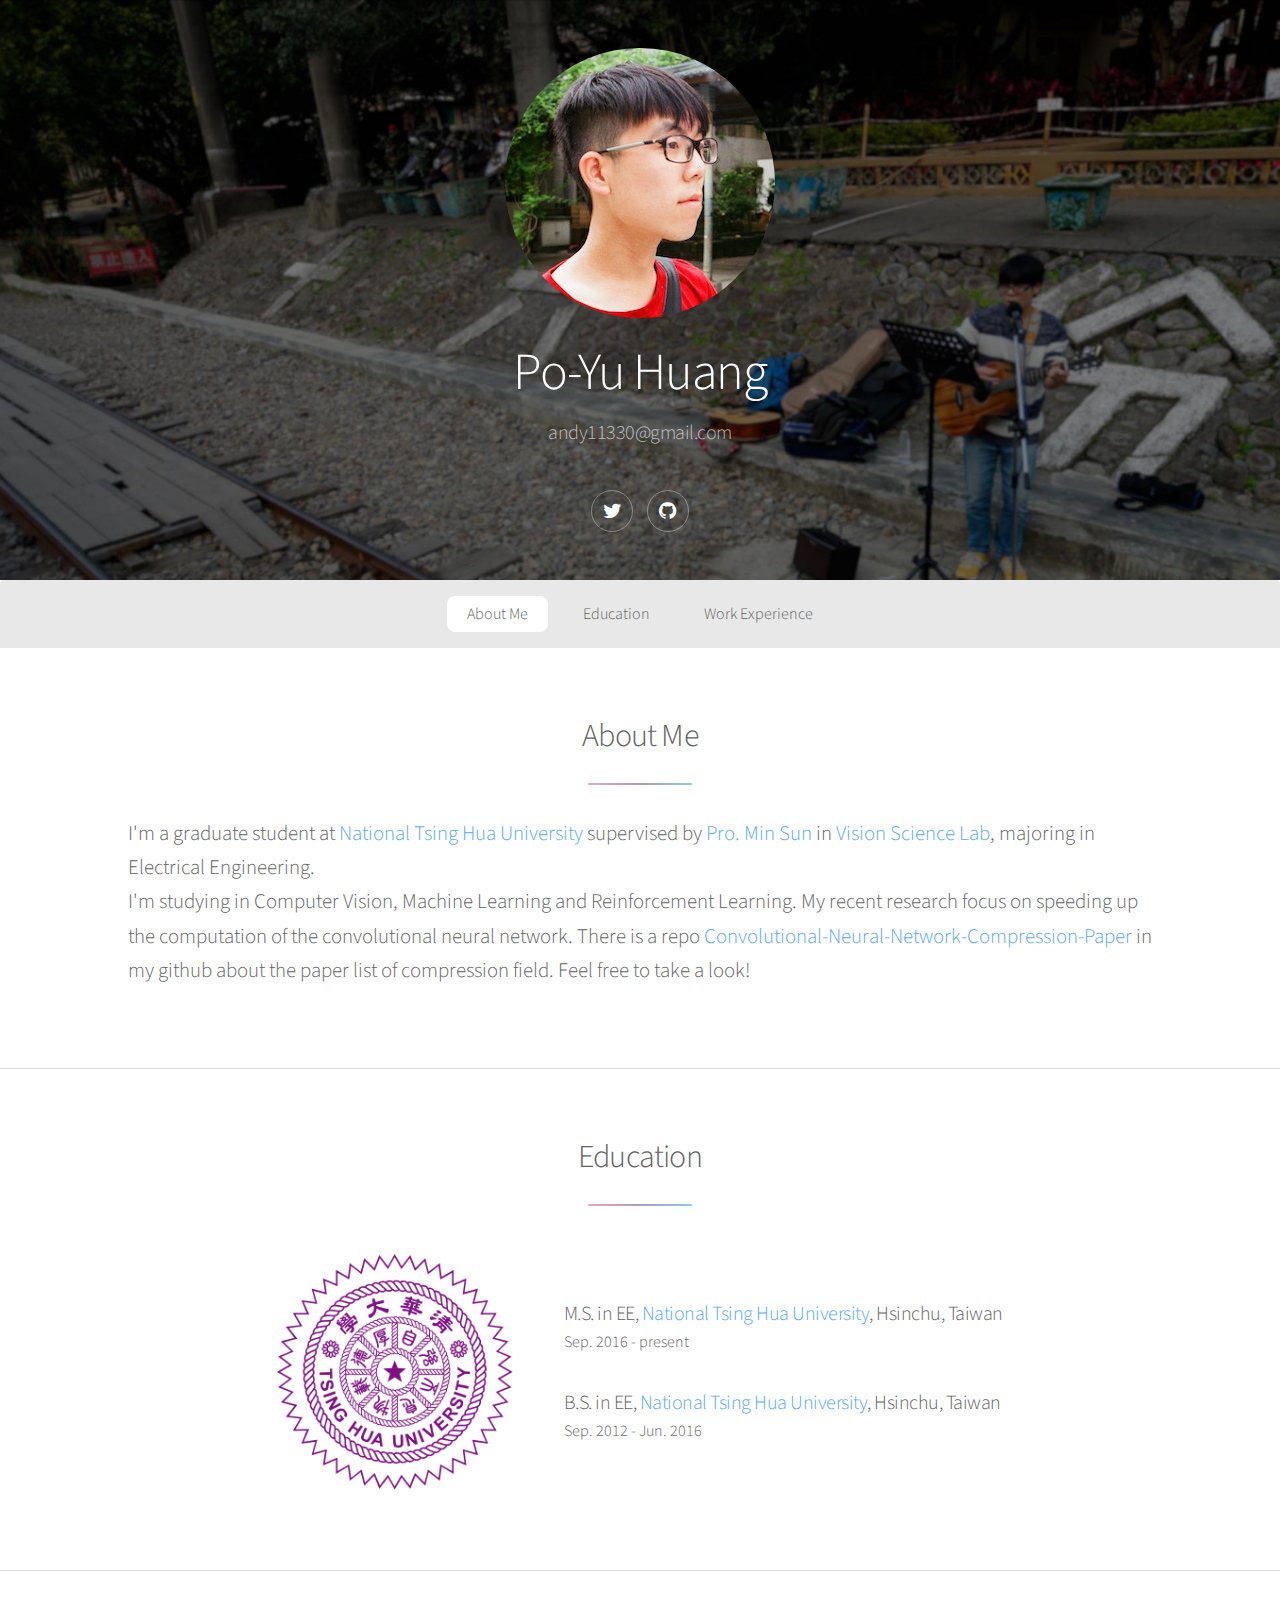
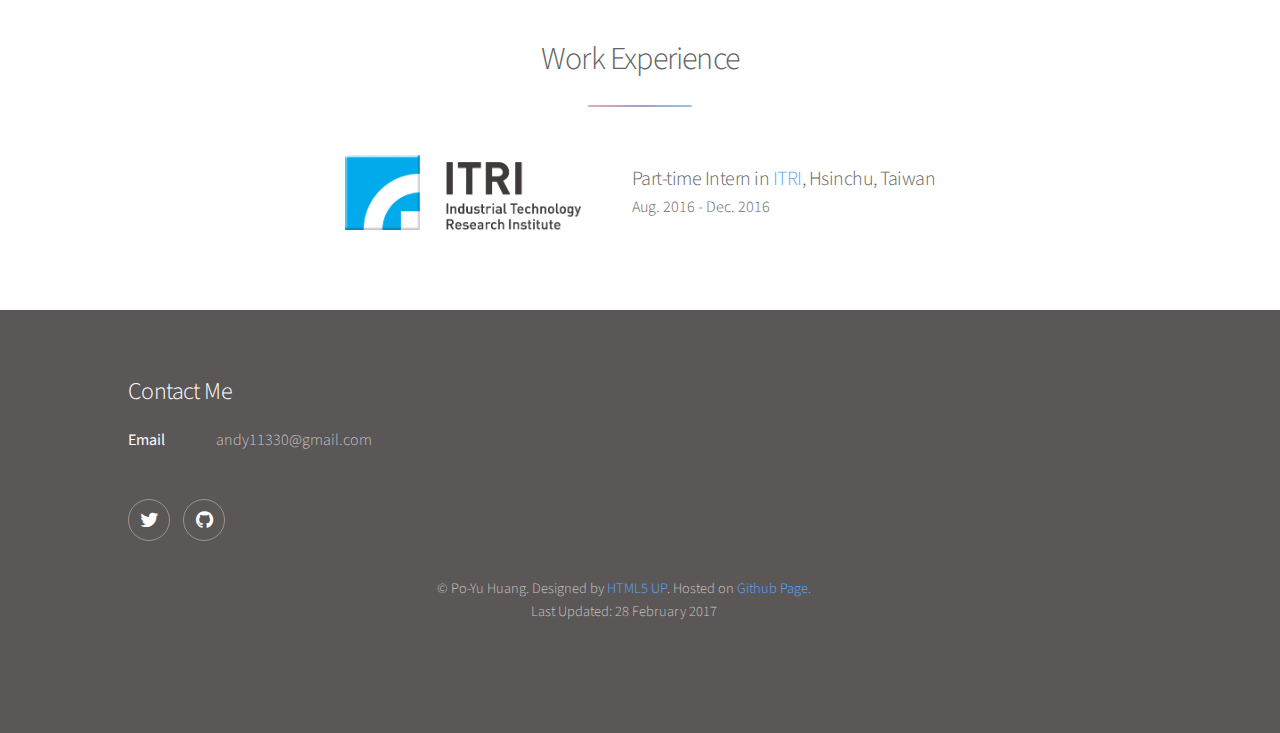
==== index.html @ 457c6b4b "first commit" ====
<!DOCTYPE HTML>
<!--
	Stellar by HTML5 UP
	html5up.net | @ajlkn
	Free for personal and commercial use under the CCA 3.0 license (html5up.net/license)
-->
<html>
	<head>
		<title>Po-Yu Huang</title>
		<meta charset="utf-8" />
		<meta name="viewport" content="width=device-width, initial-scale=1" />
		<!--[if lte IE 8]><script src="assets/js/ie/html5shiv.js"></script><![endif]-->
		<link rel="stylesheet" href="assets/css/main.css" />
		<!--[if lte IE 9]><link rel="stylesheet" href="assets/css/ie9.css" /><![endif]-->
		<!--[if lte IE 8]><link rel="stylesheet" href="assets/css/ie8.css" /><![endif]-->
	</head>
	<body>

		<!-- Wrapper -->
			<div id="wrapper">

				<!-- Header -->
					<header id="header" class="alt">
						<span class="logo"><img src="images/myphoto.jpg" alt="" /></span>
						<h1>Po-Yu Huang</h1>
						<p>andy11330@gmail.com<br /></p>
						<ul class="icons">
							<li><a href="https://twitter.com/andyhaaha" class="icon fa-twitter alt"><span class="label">Twitter</span></a></li>
							<!--<li><a href="https://www.facebook.com/profile.php?id=100000701057929" class="icon fa-facebook alt"><span class="label">Facebook</span></a></li>-->
							<!--
							<li><a href="https://www.linkedin.com/in/wan-ting-hsu-50803912a" class="icon fa-linkedin alt"><span class="label">Linkedin</span></a></li>
							-->
							<li><a href="https://github.com/andyhahaha" class="icon fa-github alt"><span class="label">GitHub</span></a></li>
						</ul>
					</header>

				<!-- Nav -->
					<nav id="nav">
						<ul>
							<li><a href="#intro" class="active">About Me</a></li>
							<!--<li><a href="#publication">Publication</a></li>-->
							<li><a href="#first">Education</a></li>
							<li><a href="#second">Work Experience</a></li>
						</ul>
					</nav>

				<!-- Main -->
					<div id="main">

						<!-- Introduction -->
							<section id="intro" class="main special">
								<div class="content">
									<header class="major">
										<h2>About Me</h2>
										<p class='align-left'>
											I'm a graduate student at <a href="http://nthu-en.web.nthu.edu.tw">National Tsing Hua University</a> supervised by <a href="http://aliensunmin.github.io/">Pro. Min Sun</a> in <a href="http://aliensunmin.github.io/lab/info.html">Vision Science Lab</a>, majoring in Electrical Engineering.</br>
											I'm studying in Computer Vision, Machine Learning and Reinforcement Learning. My recent research focus on speeding up the computation of the convolutional neural network. There is a repo <a href="https://github.com/andyhahaha/Convolutional-Neural-Network-Compression-Survey">Convolutional-Neural-Network-Compression-Paper</a> in my github about the paper list of compression field. Feel free to take a look! 
										</p>
									</header>
								</div>
							</section>

						<!-- project -->
						<!--
							<section id="publication" class="main special">
								<header class="major">
									<h2>Publication</h2>
								</header>
								<ul class="features">
									<li id="NTHU_logo">
										<a href="https://drive.google.com/file/d/0B8EcGMvvvDXANkJvbGNPMGFMbkk/view"><img src="images/paper1.png" alt="" /></a>
									</li>
									<li>
										<h3 class='align-left'><a href="https://drive.google.com/file/d/0B8EcGMvvvDXANkJvbGNPMGFMbkk/view">Video Captioning via Sentence Augmentation and Spatio-Temporal Attention</a></h3>
										<p class='align-left'>
											Tseng-Hung Chen, Kuo-Hao Zeng, Wan-Ting Hsu, Min Sun </br>
											Asian Conference on Computer Vision (ACCV) 2016 - Workshop on Assistive Vision <a href="https://drive.google.com/file/d/0B8EcGMvvvDXANkJvbGNPMGFMbkk/view">[PDF]</a>
										</p>
									</li>
								</ul>
							</section>
						-->
						<!-- First Section -->
							<section id="first" class="main special">
								<header class="major">
									<h2>Education</h2>
								</header>
								<ul class="features">
									<li id="NTHU_logo">
										<img src="images/NTHU_small.png" alt="" />
									</li>
									<li>
										<h3 class='align-left'>M.S. in EE, <a href="http://nthu-en.web.nthu.edu.tw">National Tsing Hua University</a>, Hsinchu, Taiwan</h3>
										<p class='align-left'>Sep. 2016 - present</p>
										<h3 class='align-left'>B.S. in EE, <a href="http://nthu-en.web.nthu.edu.tw">National Tsing Hua University</a>, Hsinchu, Taiwan</h3>
										<p class='align-left'>Sep. 2012 - Jun. 2016</p>
									</li>
								</ul>
							</section>

						<!-- Second Section -->
							<section id="second" class="main special">
								<header class="major">
									<h2>Work Experience</h2>
								</header>
								<ul class="features">
									<li id="NTHU_logo">
										<img src="images/ITRI.jpg" alt="" />
									</li>
									<li>
										<h3 class='align-left'>Part-time Intern in <a href="https://www.itri.org.tw/eng/">ITRI</a>,  Hsinchu,  Taiwan</h3>
										<p class='align-left'>Aug. 2016 - Dec. 2016</p>
									</li>
								</ul>
							</section>

					</div>

				<!-- Footer -->
					<footer id="footer">
						<!--<section>
							<h2></h2>
							<p></p>
						</section>-->
						<section>
							<h2>Contact Me</h2>
							<dl class="alt">
								<dt>Email</dt>
								<dd><a href="#">andy11330@gmail.com</a></dd>
							</dl>
							<ul class="icons">
								<li><a href="https://twitter.com/andyhaaha" class="icon fa-twitter alt"><span class="label">Twitter</span></a></li>
								<!--<li><a href="https://www.facebook.com/profile.php?id=100000701057929" class="icon fa-facebook alt"><span class="label">Facebook</span></a></li>-->
								<!--
								<li><a href="https://www.linkedin.com/in/wan-ting-hsu-50803912a" class="icon fa-linkedin alt"><span class="label">Linkedin</span></a></li>
								-->
								<!--<li><a href="#" class="icon fa-instagram alt"><span class="label">Instagram</span></a></li>-->
								<li><a href="https://github.com/andyhahaha" class="icon fa-github alt"><span class="label">GitHub</span></a></li>
								<!--<li><a href="#" class="icon fa-dribbble alt"><span class="label">Dribbble</span></a></li>-->
							</ul>
						</section>
						<p class="copyright">
							&copy; Po-Yu Huang. Designed by <a href="https://html5up.net">HTML5 UP</a>. Hosted on <a href="https://pages.github.com/">Github Page.</a></br>
							Last Updated: 28 February 2017
						</p>
					</footer>

			</div>

		<!-- Scripts -->
			<script src="assets/js/jquery.min.js"></script>
			<script src="assets/js/jquery.scrollex.min.js"></script>
			<script src="assets/js/jquery.scrolly.min.js"></script>
			<script src="assets/js/skel.min.js"></script>
			<script src="assets/js/util.js"></script>
			<!--[if lte IE 8]><script src="assets/js/ie/respond.min.js"></script><![endif]-->
			<script src="assets/js/main.js"></script>

	</body>
</html>
---- assets/css/main.css ----
@import url(font-awesome.min.css);
@import "https://fonts.googleapis.com/css?family=Source+Sans+Pro:300,400";

/*
	Stellar by HTML5 UP
	html5up.net | @ajlkn
	Free for personal and commercial use under the CCA 3.0 license (html5up.net/license)
*/

/* Reset */

	html, body, div, span, applet, object, iframe, h1, h2, h3, h4, h5, h6, p, blockquote, pre, a, abbr, acronym, address, big, cite, code, del, dfn, em, img, ins, kbd, q, s, samp, small, strike, strong, sub, sup, tt, var, b, u, i, center, dl, dt, dd, ol, ul, li, fieldset, form, label, legend, table, caption, tbody, tfoot, thead, tr, th, td, article, aside, canvas, details, embed, figure, figcaption, footer, header, hgroup, menu, nav, output, ruby, section, summary, time, mark, audio, video {
		margin: 0;
		padding: 0;
		border: 0;
		font-size: 100%;
		font: inherit;
		vertical-align: baseline;
	}

	article, aside, details, figcaption, figure, footer, header, hgroup, menu, nav, section {
		display: block;
	}

	body {
		line-height: 1;
	}

	ol, ul {
		list-style: none;
	}

	blockquote, q {
		quotes: none;
	}

	blockquote:before, blockquote:after, q:before, q:after {
		content: '';
		content: none;
	}

	table {
		border-collapse: collapse;
		border-spacing: 0;
	}

	body {
		-webkit-text-size-adjust: none;
	}

/* Box Model */

	*, *:before, *:after {
		-moz-box-sizing: border-box;
		-webkit-box-sizing: border-box;
		box-sizing: border-box;
	}

/* Grid */

	.row {
		border-bottom: solid 1px transparent;
		-moz-box-sizing: border-box;
		-webkit-box-sizing: border-box;
		box-sizing: border-box;
	}

	.row > * {
		float: left;
		-moz-box-sizing: border-box;
		-webkit-box-sizing: border-box;
		box-sizing: border-box;
	}

	.row:after, .row:before {
		content: '';
		display: block;
		clear: both;
		height: 0;
	}

	.row.uniform > * > :first-child {
		margin-top: 0;
	}

	.row.uniform > * > :last-child {
		margin-bottom: 0;
	}

	.row.\30 \25 > * {
		padding: 0 0 0 0em;
	}

	.row.\30 \25 {
		margin: 0 0 -1px 0em;
	}

	.row.uniform.\30 \25 > * {
		padding: 0em 0 0 0em;
	}

	.row.uniform.\30 \25 {
		margin: 0em 0 -1px 0em;
	}

	.row > * {
		padding: 0 0 0 1.5em;
	}

	.row {
		margin: 0 0 -1px -1.5em;
	}

	.row.uniform > * {
		padding: 1.5em 0 0 1.5em;
	}

	.row.uniform {
		margin: -1.5em 0 -1px -1.5em;
	}

	.row.\32 00\25 > * {
		padding: 0 0 0 3em;
	}

	.row.\32 00\25 {
		margin: 0 0 -1px -3em;
	}

	.row.uniform.\32 00\25 > * {
		padding: 3em 0 0 3em;
	}

	.row.uniform.\32 00\25 {
		margin: -3em 0 -1px -3em;
	}

	.row.\31 50\25 > * {
		padding: 0 0 0 2.25em;
	}

	.row.\31 50\25 {
		margin: 0 0 -1px -2.25em;
	}

	.row.uniform.\31 50\25 > * {
		padding: 2.25em 0 0 2.25em;
	}

	.row.uniform.\31 50\25 {
		margin: -2.25em 0 -1px -2.25em;
	}

	.row.\35 0\25 > * {
		padding: 0 0 0 0.75em;
	}

	.row.\35 0\25 {
		margin: 0 0 -1px -0.75em;
	}

	.row.uniform.\35 0\25 > * {
		padding: 0.75em 0 0 0.75em;
	}

	.row.uniform.\35 0\25 {
		margin: -0.75em 0 -1px -0.75em;
	}

	.row.\32 5\25 > * {
		padding: 0 0 0 0.375em;
	}

	.row.\32 5\25 {
		margin: 0 0 -1px -0.375em;
	}

	.row.uniform.\32 5\25 > * {
		padding: 0.375em 0 0 0.375em;
	}

	.row.uniform.\32 5\25 {
		margin: -0.375em 0 -1px -0.375em;
	}

	.\31 2u, .\31 2u\24 {
		width: 100%;
		clear: none;
		margin-left: 0;
	}

	.\31 1u, .\31 1u\24 {
		width: 91.6666666667%;
		clear: none;
		margin-left: 0;
	}

	.\31 0u, .\31 0u\24 {
		width: 83.3333333333%;
		clear: none;
		margin-left: 0;
	}

	.\39 u, .\39 u\24 {
		width: 75%;
		clear: none;
		margin-left: 0;
	}

	.\38 u, .\38 u\24 {
		width: 66.6666666667%;
		clear: none;
		margin-left: 0;
	}

	.\37 u, .\37 u\24 {
		width: 58.3333333333%;
		clear: none;
		margin-left: 0;
	}

	.\36 u, .\36 u\24 {
		width: 50%;
		clear: none;
		margin-left: 0;
	}

	.\35 u, .\35 u\24 {
		width: 41.6666666667%;
		clear: none;
		margin-left: 0;
	}

	.\34 u, .\34 u\24 {
		width: 33.3333333333%;
		clear: none;
		margin-left: 0;
	}

	.\33 u, .\33 u\24 {
		width: 25%;
		clear: none;
		margin-left: 0;
	}

	.\32 u, .\32 u\24 {
		width: 16.6666666667%;
		clear: none;
		margin-left: 0;
	}

	.\31 u, .\31 u\24 {
		width: 8.3333333333%;
		clear: none;
		margin-left: 0;
	}

	.\31 2u\24 + *,
	.\31 1u\24 + *,
	.\31 0u\24 + *,
	.\39 u\24 + *,
	.\38 u\24 + *,
	.\37 u\24 + *,
	.\36 u\24 + *,
	.\35 u\24 + *,
	.\34 u\24 + *,
	.\33 u\24 + *,
	.\32 u\24 + *,
	.\31 u\24 + * {
		clear: left;
	}

	.\-11u {
		margin-left: 91.66667%;
	}

	.\-10u {
		margin-left: 83.33333%;
	}

	.\-9u {
		margin-left: 75%;
	}

	.\-8u {
		margin-left: 66.66667%;
	}

	.\-7u {
		margin-left: 58.33333%;
	}

	.\-6u {
		margin-left: 50%;
	}

	.\-5u {
		margin-left: 41.66667%;
	}

	.\-4u {
		margin-left: 33.33333%;
	}

	.\-3u {
		margin-left: 25%;
	}

	.\-2u {
		margin-left: 16.66667%;
	}

	.\-1u {
		margin-left: 8.33333%;
	}

	@media screen and (max-width: 1680px) {

		.row > * {
			padding: 0 0 0 1.5em;
		}

		.row {
			margin: 0 0 -1px -1.5em;
		}

		.row.uniform > * {
			padding: 1.5em 0 0 1.5em;
		}

		.row.uniform {
			margin: -1.5em 0 -1px -1.5em;
		}

		.row.\32 00\25 > * {
			padding: 0 0 0 3em;
		}

		.row.\32 00\25 {
			margin: 0 0 -1px -3em;
		}

		.row.uniform.\32 00\25 > * {
			padding: 3em 0 0 3em;
		}

		.row.uniform.\32 00\25 {
			margin: -3em 0 -1px -3em;
		}

		.row.\31 50\25 > * {
			padding: 0 0 0 2.25em;
		}

		.row.\31 50\25 {
			margin: 0 0 -1px -2.25em;
		}

		.row.uniform.\31 50\25 > * {
			padding: 2.25em 0 0 2.25em;
		}

		.row.uniform.\31 50\25 {
			margin: -2.25em 0 -1px -2.25em;
		}

		.row.\35 0\25 > * {
			padding: 0 0 0 0.75em;
		}

		.row.\35 0\25 {
			margin: 0 0 -1px -0.75em;
		}

		.row.uniform.\35 0\25 > * {
			padding: 0.75em 0 0 0.75em;
		}

		.row.uniform.\35 0\25 {
			margin: -0.75em 0 -1px -0.75em;
		}

		.row.\32 5\25 > * {
			padding: 0 0 0 0.375em;
		}

		.row.\32 5\25 {
			margin: 0 0 -1px -0.375em;
		}

		.row.uniform.\32 5\25 > * {
			padding: 0.375em 0 0 0.375em;
		}

		.row.uniform.\32 5\25 {
			margin: -0.375em 0 -1px -0.375em;
		}

		.\31 2u\28xlarge\29, .\31 2u\24\28xlarge\29 {
			width: 100%;
			clear: none;
			margin-left: 0;
		}

		.\31 1u\28xlarge\29, .\31 1u\24\28xlarge\29 {
			width: 91.6666666667%;
			clear: none;
			margin-left: 0;
		}

		.\31 0u\28xlarge\29, .\31 0u\24\28xlarge\29 {
			width: 83.3333333333%;
			clear: none;
			margin-left: 0;
		}

		.\39 u\28xlarge\29, .\39 u\24\28xlarge\29 {
			width: 75%;
			clear: none;
			margin-left: 0;
		}

		.\38 u\28xlarge\29, .\38 u\24\28xlarge\29 {
			width: 66.6666666667%;
			clear: none;
			margin-left: 0;
		}

		.\37 u\28xlarge\29, .\37 u\24\28xlarge\29 {
			width: 58.3333333333%;
			clear: none;
			margin-left: 0;
		}

		.\36 u\28xlarge\29, .\36 u\24\28xlarge\29 {
			width: 50%;
			clear: none;
			margin-left: 0;
		}

		.\35 u\28xlarge\29, .\35 u\24\28xlarge\29 {
			width: 41.6666666667%;
			clear: none;
			margin-left: 0;
		}

		.\34 u\28xlarge\29, .\34 u\24\28xlarge\29 {
			width: 33.3333333333%;
			clear: none;
			margin-left: 0;
		}

		.\33 u\28xlarge\29, .\33 u\24\28xlarge\29 {
			width: 25%;
			clear: none;
			margin-left: 0;
		}

		.\32 u\28xlarge\29, .\32 u\24\28xlarge\29 {
			width: 16.6666666667%;
			clear: none;
			margin-left: 0;
		}

		.\31 u\28xlarge\29, .\31 u\24\28xlarge\29 {
			width: 8.3333333333%;
			clear: none;
			margin-left: 0;
		}

		.\31 2u\24\28xlarge\29 + *,
		.\31 1u\24\28xlarge\29 + *,
		.\31 0u\24\28xlarge\29 + *,
		.\39 u\24\28xlarge\29 + *,
		.\38 u\24\28xlarge\29 + *,
		.\37 u\24\28xlarge\29 + *,
		.\36 u\24\28xlarge\29 + *,
		.\35 u\24\28xlarge\29 + *,
		.\34 u\24\28xlarge\29 + *,
		.\33 u\24\28xlarge\29 + *,
		.\32 u\24\28xlarge\29 + *,
		.\31 u\24\28xlarge\29 + * {
			clear: left;
		}

		.\-11u\28xlarge\29 {
			margin-left: 91.66667%;
		}

		.\-10u\28xlarge\29 {
			margin-left: 83.33333%;
		}

		.\-9u\28xlarge\29 {
			margin-left: 75%;
		}

		.\-8u\28xlarge\29 {
			margin-left: 66.66667%;
		}

		.\-7u\28xlarge\29 {
			margin-left: 58.33333%;
		}

		.\-6u\28xlarge\29 {
			margin-left: 50%;
		}

		.\-5u\28xlarge\29 {
			margin-left: 41.66667%;
		}

		.\-4u\28xlarge\29 {
			margin-left: 33.33333%;
		}

		.\-3u\28xlarge\29 {
			margin-left: 25%;
		}

		.\-2u\28xlarge\29 {
			margin-left: 16.66667%;
		}

		.\-1u\28xlarge\29 {
			margin-left: 8.33333%;
		}

	}

	@media screen and (max-width: 1280px) {

		.row > * {
			padding: 0 0 0 1.5em;
		}

		.row {
			margin: 0 0 -1px -1.5em;
		}

		.row.uniform > * {
			padding: 1.5em 0 0 1.5em;
		}

		.row.uniform {
			margin: -1.5em 0 -1px -1.5em;
		}

		.row.\32 00\25 > * {
			padding: 0 0 0 3em;
		}

		.row.\32 00\25 {
			margin: 0 0 -1px -3em;
		}

		.row.uniform.\32 00\25 > * {
			padding: 3em 0 0 3em;
		}

		.row.uniform.\32 00\25 {
			margin: -3em 0 -1px -3em;
		}

		.row.\31 50\25 > * {
			padding: 0 0 0 2.25em;
		}

		.row.\31 50\25 {
			margin: 0 0 -1px -2.25em;
		}

		.row.uniform.\31 50\25 > * {
			padding: 2.25em 0 0 2.25em;
		}

		.row.uniform.\31 50\25 {
			margin: -2.25em 0 -1px -2.25em;
		}

		.row.\35 0\25 > * {
			padding: 0 0 0 0.75em;
		}

		.row.\35 0\25 {
			margin: 0 0 -1px -0.75em;
		}

		.row.uniform.\35 0\25 > * {
			padding: 0.75em 0 0 0.75em;
		}

		.row.uniform.\35 0\25 {
			margin: -0.75em 0 -1px -0.75em;
		}

		.row.\32 5\25 > * {
			padding: 0 0 0 0.375em;
		}

		.row.\32 5\25 {
			margin: 0 0 -1px -0.375em;
		}

		.row.uniform.\32 5\25 > * {
			padding: 0.375em 0 0 0.375em;
		}

		.row.uniform.\32 5\25 {
			margin: -0.375em 0 -1px -0.375em;
		}

		.\31 2u\28large\29, .\31 2u\24\28large\29 {
			width: 100%;
			clear: none;
			margin-left: 0;
		}

		.\31 1u\28large\29, .\31 1u\24\28large\29 {
			width: 91.6666666667%;
			clear: none;
			margin-left: 0;
		}

		.\31 0u\28large\29, .\31 0u\24\28large\29 {
			width: 83.3333333333%;
			clear: none;
			margin-left: 0;
		}

		.\39 u\28large\29, .\39 u\24\28large\29 {
			width: 75%;
			clear: none;
			margin-left: 0;
		}

		.\38 u\28large\29, .\38 u\24\28large\29 {
			width: 66.6666666667%;
			clear: none;
			margin-left: 0;
		}

		.\37 u\28large\29, .\37 u\24\28large\29 {
			width: 58.3333333333%;
			clear: none;
			margin-left: 0;
		}

		.\36 u\28large\29, .\36 u\24\28large\29 {
			width: 50%;
			clear: none;
			margin-left: 0;
		}

		.\35 u\28large\29, .\35 u\24\28large\29 {
			width: 41.6666666667%;
			clear: none;
			margin-left: 0;
		}

		.\34 u\28large\29, .\34 u\24\28large\29 {
			width: 33.3333333333%;
			clear: none;
			margin-left: 0;
		}

		.\33 u\28large\29, .\33 u\24\28large\29 {
			width: 25%;
			clear: none;
			margin-left: 0;
		}

		.\32 u\28large\29, .\32 u\24\28large\29 {
			width: 16.6666666667%;
			clear: none;
			margin-left: 0;
		}

		.\31 u\28large\29, .\31 u\24\28large\29 {
			width: 8.3333333333%;
			clear: none;
			margin-left: 0;
		}

		.\31 2u\24\28large\29 + *,
		.\31 1u\24\28large\29 + *,
		.\31 0u\24\28large\29 + *,
		.\39 u\24\28large\29 + *,
		.\38 u\24\28large\29 + *,
		.\37 u\24\28large\29 + *,
		.\36 u\24\28large\29 + *,
		.\35 u\24\28large\29 + *,
		.\34 u\24\28large\29 + *,
		.\33 u\24\28large\29 + *,
		.\32 u\24\28large\29 + *,
		.\31 u\24\28large\29 + * {
			clear: left;
		}

		.\-11u\28large\29 {
			margin-left: 91.66667%;
		}

		.\-10u\28large\29 {
			margin-left: 83.33333%;
		}

		.\-9u\28large\29 {
			margin-left: 75%;
		}

		.\-8u\28large\29 {
			margin-left: 66.66667%;
		}

		.\-7u\28large\29 {
			margin-left: 58.33333%;
		}

		.\-6u\28large\29 {
			margin-left: 50%;
		}

		.\-5u\28large\29 {
			margin-left: 41.66667%;
		}

		.\-4u\28large\29 {
			margin-left: 33.33333%;
		}

		.\-3u\28large\29 {
			margin-left: 25%;
		}

		.\-2u\28large\29 {
			margin-left: 16.66667%;
		}

		.\-1u\28large\29 {
			margin-left: 8.33333%;
		}

	}

	@media screen and (max-width: 980px) {

		.row > * {
			padding: 0 0 0 1.5em;
		}

		.row {
			margin: 0 0 -1px -1.5em;
		}

		.row.uniform > * {
			padding: 1.5em 0 0 1.5em;
		}

		.row.uniform {
			margin: -1.5em 0 -1px -1.5em;
		}

		.row.\32 00\25 > * {
			padding: 0 0 0 3em;
		}

		.row.\32 00\25 {
			margin: 0 0 -1px -3em;
		}

		.row.uniform.\32 00\25 > * {
			padding: 3em 0 0 3em;
		}

		.row.uniform.\32 00\25 {
			margin: -3em 0 -1px -3em;
		}

		.row.\31 50\25 > * {
			padding: 0 0 0 2.25em;
		}

		.row.\31 50\25 {
			margin: 0 0 -1px -2.25em;
		}

		.row.uniform.\31 50\25 > * {
			padding: 2.25em 0 0 2.25em;
		}

		.row.uniform.\31 50\25 {
			margin: -2.25em 0 -1px -2.25em;
		}

		.row.\35 0\25 > * {
			padding: 0 0 0 0.75em;
		}

		.row.\35 0\25 {
			margin: 0 0 -1px -0.75em;
		}

		.row.uniform.\35 0\25 > * {
			padding: 0.75em 0 0 0.75em;
		}

		.row.uniform.\35 0\25 {
			margin: -0.75em 0 -1px -0.75em;
		}

		.row.\32 5\25 > * {
			padding: 0 0 0 0.375em;
		}

		.row.\32 5\25 {
			margin: 0 0 -1px -0.375em;
		}

		.row.uniform.\32 5\25 > * {
			padding: 0.375em 0 0 0.375em;
		}

		.row.uniform.\32 5\25 {
			margin: -0.375em 0 -1px -0.375em;
		}

		.\31 2u\28medium\29, .\31 2u\24\28medium\29 {
			width: 100%;
			clear: none;
			margin-left: 0;
		}

		.\31 1u\28medium\29, .\31 1u\24\28medium\29 {
			width: 91.6666666667%;
			clear: none;
			margin-left: 0;
		}

		.\31 0u\28medium\29, .\31 0u\24\28medium\29 {
			width: 83.3333333333%;
			clear: none;
			margin-left: 0;
		}

		.\39 u\28medium\29, .\39 u\24\28medium\29 {
			width: 75%;
			clear: none;
			margin-left: 0;
		}

		.\38 u\28medium\29, .\38 u\24\28medium\29 {
			width: 66.6666666667%;
			clear: none;
			margin-left: 0;
		}

		.\37 u\28medium\29, .\37 u\24\28medium\29 {
			width: 58.3333333333%;
			clear: none;
			margin-left: 0;
		}

		.\36 u\28medium\29, .\36 u\24\28medium\29 {
			width: 50%;
			clear: none;
			margin-left: 0;
		}

		.\35 u\28medium\29, .\35 u\24\28medium\29 {
			width: 41.6666666667%;
			clear: none;
			margin-left: 0;
		}

		.\34 u\28medium\29, .\34 u\24\28medium\29 {
			width: 33.3333333333%;
			clear: none;
			margin-left: 0;
		}

		.\33 u\28medium\29, .\33 u\24\28medium\29 {
			width: 25%;
			clear: none;
			margin-left: 0;
		}

		.\32 u\28medium\29, .\32 u\24\28medium\29 {
			width: 16.6666666667%;
			clear: none;
			margin-left: 0;
		}

		.\31 u\28medium\29, .\31 u\24\28medium\29 {
			width: 8.3333333333%;
			clear: none;
			margin-left: 0;
		}

		.\31 2u\24\28medium\29 + *,
		.\31 1u\24\28medium\29 + *,
		.\31 0u\24\28medium\29 + *,
		.\39 u\24\28medium\29 + *,
		.\38 u\24\28medium\29 + *,
		.\37 u\24\28medium\29 + *,
		.\36 u\24\28medium\29 + *,
		.\35 u\24\28medium\29 + *,
		.\34 u\24\28medium\29 + *,
		.\33 u\24\28medium\29 + *,
		.\32 u\24\28medium\29 + *,
		.\31 u\24\28medium\29 + * {
			clear: left;
		}

		.\-11u\28medium\29 {
			margin-left: 91.66667%;
		}

		.\-10u\28medium\29 {
			margin-left: 83.33333%;
		}

		.\-9u\28medium\29 {
			margin-left: 75%;
		}

		.\-8u\28medium\29 {
			margin-left: 66.66667%;
		}

		.\-7u\28medium\29 {
			margin-left: 58.33333%;
		}

		.\-6u\28medium\29 {
			margin-left: 50%;
		}

		.\-5u\28medium\29 {
			margin-left: 41.66667%;
		}

		.\-4u\28medium\29 {
			margin-left: 33.33333%;
		}

		.\-3u\28medium\29 {
			margin-left: 25%;
		}

		.\-2u\28medium\29 {
			margin-left: 16.66667%;
		}

		.\-1u\28medium\29 {
			margin-left: 8.33333%;
		}

	}

	@media screen and (max-width: 736px) {

		.row > * {
			padding: 0 0 0 1em;
		}

		.row {
			margin: 0 0 -1px -1em;
		}

		.row.uniform > * {
			padding: 1em 0 0 1em;
		}

		.row.uniform {
			margin: -1em 0 -1px -1em;
		}

		.row.\32 00\25 > * {
			padding: 0 0 0 2em;
		}

		.row.\32 00\25 {
			margin: 0 0 -1px -2em;
		}

		.row.uniform.\32 00\25 > * {
			padding: 2em 0 0 2em;
		}

		.row.uniform.\32 00\25 {
			margin: -2em 0 -1px -2em;
		}

		.row.\31 50\25 > * {
			padding: 0 0 0 1.5em;
		}

		.row.\31 50\25 {
			margin: 0 0 -1px -1.5em;
		}

		.row.uniform.\31 50\25 > * {
			padding: 1.5em 0 0 1.5em;
		}

		.row.uniform.\31 50\25 {
			margin: -1.5em 0 -1px -1.5em;
		}

		.row.\35 0\25 > * {
			padding: 0 0 0 0.5em;
		}

		.row.\35 0\25 {
			margin: 0 0 -1px -0.5em;
		}

		.row.uniform.\35 0\25 > * {
			padding: 0.5em 0 0 0.5em;
		}

		.row.uniform.\35 0\25 {
			margin: -0.5em 0 -1px -0.5em;
		}

		.row.\32 5\25 > * {
			padding: 0 0 0 0.25em;
		}

		.row.\32 5\25 {
			margin: 0 0 -1px -0.25em;
		}

		.row.uniform.\32 5\25 > * {
			padding: 0.25em 0 0 0.25em;
		}

		.row.uniform.\32 5\25 {
			margin: -0.25em 0 -1px -0.25em;
		}

		.\31 2u\28small\29, .\31 2u\24\28small\29 {
			width: 100%;
			clear: none;
			margin-left: 0;
		}

		.\31 1u\28small\29, .\31 1u\24\28small\29 {
			width: 91.6666666667%;
			clear: none;
			margin-left: 0;
		}

		.\31 0u\28small\29, .\31 0u\24\28small\29 {
			width: 83.3333333333%;
			clear: none;
			margin-left: 0;
		}

		.\39 u\28small\29, .\39 u\24\28small\29 {
			width: 75%;
			clear: none;
			margin-left: 0;
		}

		.\38 u\28small\29, .\38 u\24\28small\29 {
			width: 66.6666666667%;
			clear: none;
			margin-left: 0;
		}

		.\37 u\28small\29, .\37 u\24\28small\29 {
			width: 58.3333333333%;
			clear: none;
			margin-left: 0;
		}

		.\36 u\28small\29, .\36 u\24\28small\29 {
			width: 50%;
			clear: none;
			margin-left: 0;
		}

		.\35 u\28small\29, .\35 u\24\28small\29 {
			width: 41.6666666667%;
			clear: none;
			margin-left: 0;
		}

		.\34 u\28small\29, .\34 u\24\28small\29 {
			width: 33.3333333333%;
			clear: none;
			margin-left: 0;
		}

		.\33 u\28small\29, .\33 u\24\28small\29 {
			width: 25%;
			clear: none;
			margin-left: 0;
		}

		.\32 u\28small\29, .\32 u\24\28small\29 {
			width: 16.6666666667%;
			clear: none;
			margin-left: 0;
		}

		.\31 u\28small\29, .\31 u\24\28small\29 {
			width: 8.3333333333%;
			clear: none;
			margin-left: 0;
		}

		.\31 2u\24\28small\29 + *,
		.\31 1u\24\28small\29 + *,
		.\31 0u\24\28small\29 + *,
		.\39 u\24\28small\29 + *,
		.\38 u\24\28small\29 + *,
		.\37 u\24\28small\29 + *,
		.\36 u\24\28small\29 + *,
		.\35 u\24\28small\29 + *,
		.\34 u\24\28small\29 + *,
		.\33 u\24\28small\29 + *,
		.\32 u\24\28small\29 + *,
		.\31 u\24\28small\29 + * {
			clear: left;
		}

		.\-11u\28small\29 {
			margin-left: 91.66667%;
		}

		.\-10u\28small\29 {
			margin-left: 83.33333%;
		}

		.\-9u\28small\29 {
			margin-left: 75%;
		}

		.\-8u\28small\29 {
			margin-left: 66.66667%;
		}

		.\-7u\28small\29 {
			margin-left: 58.33333%;
		}

		.\-6u\28small\29 {
			margin-left: 50%;
		}

		.\-5u\28small\29 {
			margin-left: 41.66667%;
		}

		.\-4u\28small\29 {
			margin-left: 33.33333%;
		}

		.\-3u\28small\29 {
			margin-left: 25%;
		}

		.\-2u\28small\29 {
			margin-left: 16.66667%;
		}

		.\-1u\28small\29 {
			margin-left: 8.33333%;
		}

	}

	@media screen and (max-width: 480px) {

		.row > * {
			padding: 0 0 0 1em;
		}

		.row {
			margin: 0 0 -1px -1em;
		}

		.row.uniform > * {
			padding: 1em 0 0 1em;
		}

		.row.uniform {
			margin: -1em 0 -1px -1em;
		}

		.row.\32 00\25 > * {
			padding: 0 0 0 2em;
		}

		.row.\32 00\25 {
			margin: 0 0 -1px -2em;
		}

		.row.uniform.\32 00\25 > * {
			padding: 2em 0 0 2em;
		}

		.row.uniform.\32 00\25 {
			margin: -2em 0 -1px -2em;
		}

		.row.\31 50\25 > * {
			padding: 0 0 0 1.5em;
		}

		.row.\31 50\25 {
			margin: 0 0 -1px -1.5em;
		}

		.row.uniform.\31 50\25 > * {
			padding: 1.5em 0 0 1.5em;
		}

		.row.uniform.\31 50\25 {
			margin: -1.5em 0 -1px -1.5em;
		}

		.row.\35 0\25 > * {
			padding: 0 0 0 0.5em;
		}

		.row.\35 0\25 {
			margin: 0 0 -1px -0.5em;
		}

		.row.uniform.\35 0\25 > * {
			padding: 0.5em 0 0 0.5em;
		}

		.row.uniform.\35 0\25 {
			margin: -0.5em 0 -1px -0.5em;
		}

		.row.\32 5\25 > * {
			padding: 0 0 0 0.25em;
		}

		.row.\32 5\25 {
			margin: 0 0 -1px -0.25em;
		}

		.row.uniform.\32 5\25 > * {
			padding: 0.25em 0 0 0.25em;
		}

		.row.uniform.\32 5\25 {
			margin: -0.25em 0 -1px -0.25em;
		}

		.\31 2u\28xsmall\29, .\31 2u\24\28xsmall\29 {
			width: 100%;
			clear: none;
			margin-left: 0;
		}

		.\31 1u\28xsmall\29, .\31 1u\24\28xsmall\29 {
			width: 91.6666666667%;
			clear: none;
			margin-left: 0;
		}

		.\31 0u\28xsmall\29, .\31 0u\24\28xsmall\29 {
			width: 83.3333333333%;
			clear: none;
			margin-left: 0;
		}

		.\39 u\28xsmall\29, .\39 u\24\28xsmall\29 {
			width: 75%;
			clear: none;
			margin-left: 0;
		}

		.\38 u\28xsmall\29, .\38 u\24\28xsmall\29 {
			width: 66.6666666667%;
			clear: none;
			margin-left: 0;
		}

		.\37 u\28xsmall\29, .\37 u\24\28xsmall\29 {
			width: 58.3333333333%;
			clear: none;
			margin-left: 0;
		}

		.\36 u\28xsmall\29, .\36 u\24\28xsmall\29 {
			width: 50%;
			clear: none;
			margin-left: 0;
		}

		.\35 u\28xsmall\29, .\35 u\24\28xsmall\29 {
			width: 41.6666666667%;
			clear: none;
			margin-left: 0;
		}

		.\34 u\28xsmall\29, .\34 u\24\28xsmall\29 {
			width: 33.3333333333%;
			clear: none;
			margin-left: 0;
		}

		.\33 u\28xsmall\29, .\33 u\24\28xsmall\29 {
			width: 25%;
			clear: none;
			margin-left: 0;
		}

		.\32 u\28xsmall\29, .\32 u\24\28xsmall\29 {
			width: 16.6666666667%;
			clear: none;
			margin-left: 0;
		}

		.\31 u\28xsmall\29, .\31 u\24\28xsmall\29 {
			width: 8.3333333333%;
			clear: none;
			margin-left: 0;
		}

		.\31 2u\24\28xsmall\29 + *,
		.\31 1u\24\28xsmall\29 + *,
		.\31 0u\24\28xsmall\29 + *,
		.\39 u\24\28xsmall\29 + *,
		.\38 u\24\28xsmall\29 + *,
		.\37 u\24\28xsmall\29 + *,
		.\36 u\24\28xsmall\29 + *,
		.\35 u\24\28xsmall\29 + *,
		.\34 u\24\28xsmall\29 + *,
		.\33 u\24\28xsmall\29 + *,
		.\32 u\24\28xsmall\29 + *,
		.\31 u\24\28xsmall\29 + * {
			clear: left;
		}

		.\-11u\28xsmall\29 {
			margin-left: 91.66667%;
		}

		.\-10u\28xsmall\29 {
			margin-left: 83.33333%;
		}

		.\-9u\28xsmall\29 {
			margin-left: 75%;
		}

		.\-8u\28xsmall\29 {
			margin-left: 66.66667%;
		}

		.\-7u\28xsmall\29 {
			margin-left: 58.33333%;
		}

		.\-6u\28xsmall\29 {
			margin-left: 50%;
		}

		.\-5u\28xsmall\29 {
			margin-left: 41.66667%;
		}

		.\-4u\28xsmall\29 {
			margin-left: 33.33333%;
		}

		.\-3u\28xsmall\29 {
			margin-left: 25%;
		}

		.\-2u\28xsmall\29 {
			margin-left: 16.66667%;
		}

		.\-1u\28xsmall\29 {
			margin-left: 8.33333%;
		}

	}

	@media screen and (max-width: 360px) {

		.row > * {
			padding: 0 0 0 1em;
		}

		.row {
			margin: 0 0 -1px -1em;
		}

		.row.uniform > * {
			padding: 1em 0 0 1em;
		}

		.row.uniform {
			margin: -1em 0 -1px -1em;
		}

		.row.\32 00\25 > * {
			padding: 0 0 0 2em;
		}

		.row.\32 00\25 {
			margin: 0 0 -1px -2em;
		}

		.row.uniform.\32 00\25 > * {
			padding: 2em 0 0 2em;
		}

		.row.uniform.\32 00\25 {
			margin: -2em 0 -1px -2em;
		}

		.row.\31 50\25 > * {
			padding: 0 0 0 1.5em;
		}

		.row.\31 50\25 {
			margin: 0 0 -1px -1.5em;
		}

		.row.uniform.\31 50\25 > * {
			padding: 1.5em 0 0 1.5em;
		}

		.row.uniform.\31 50\25 {
			margin: -1.5em 0 -1px -1.5em;
		}

		.row.\35 0\25 > * {
			padding: 0 0 0 0.5em;
		}

		.row.\35 0\25 {
			margin: 0 0 -1px -0.5em;
		}

		.row.uniform.\35 0\25 > * {
			padding: 0.5em 0 0 0.5em;
		}

		.row.uniform.\35 0\25 {
			margin: -0.5em 0 -1px -0.5em;
		}

		.row.\32 5\25 > * {
			padding: 0 0 0 0.25em;
		}

		.row.\32 5\25 {
			margin: 0 0 -1px -0.25em;
		}

		.row.uniform.\32 5\25 > * {
			padding: 0.25em 0 0 0.25em;
		}

		.row.uniform.\32 5\25 {
			margin: -0.25em 0 -1px -0.25em;
		}

		.\31 2u\28xxsmall\29, .\31 2u\24\28xxsmall\29 {
			width: 100%;
			clear: none;
			margin-left: 0;
		}

		.\31 1u\28xxsmall\29, .\31 1u\24\28xxsmall\29 {
			width: 91.6666666667%;
			clear: none;
			margin-left: 0;
		}

		.\31 0u\28xxsmall\29, .\31 0u\24\28xxsmall\29 {
			width: 83.3333333333%;
			clear: none;
			margin-left: 0;
		}

		.\39 u\28xxsmall\29, .\39 u\24\28xxsmall\29 {
			width: 75%;
			clear: none;
			margin-left: 0;
		}

		.\38 u\28xxsmall\29, .\38 u\24\28xxsmall\29 {
			width: 66.6666666667%;
			clear: none;
			margin-left: 0;
		}

		.\37 u\28xxsmall\29, .\37 u\24\28xxsmall\29 {
			width: 58.3333333333%;
			clear: none;
			margin-left: 0;
		}

		.\36 u\28xxsmall\29, .\36 u\24\28xxsmall\29 {
			width: 50%;
			clear: none;
			margin-left: 0;
		}

		.\35 u\28xxsmall\29, .\35 u\24\28xxsmall\29 {
			width: 41.6666666667%;
			clear: none;
			margin-left: 0;
		}

		.\34 u\28xxsmall\29, .\34 u\24\28xxsmall\29 {
			width: 33.3333333333%;
			clear: none;
			margin-left: 0;
		}

		.\33 u\28xxsmall\29, .\33 u\24\28xxsmall\29 {
			width: 25%;
			clear: none;
			margin-left: 0;
		}

		.\32 u\28xxsmall\29, .\32 u\24\28xxsmall\29 {
			width: 16.6666666667%;
			clear: none;
			margin-left: 0;
		}

		.\31 u\28xxsmall\29, .\31 u\24\28xxsmall\29 {
			width: 8.3333333333%;
			clear: none;
			margin-left: 0;
		}

		.\31 2u\24\28xxsmall\29 + *,
		.\31 1u\24\28xxsmall\29 + *,
		.\31 0u\24\28xxsmall\29 + *,
		.\39 u\24\28xxsmall\29 + *,
		.\38 u\24\28xxsmall\29 + *,
		.\37 u\24\28xxsmall\29 + *,
		.\36 u\24\28xxsmall\29 + *,
		.\35 u\24\28xxsmall\29 + *,
		.\34 u\24\28xxsmall\29 + *,
		.\33 u\24\28xxsmall\29 + *,
		.\32 u\24\28xxsmall\29 + *,
		.\31 u\24\28xxsmall\29 + * {
			clear: left;
		}

		.\-11u\28xxsmall\29 {
			margin-left: 91.66667%;
		}

		.\-10u\28xxsmall\29 {
			margin-left: 83.33333%;
		}

		.\-9u\28xxsmall\29 {
			margin-left: 75%;
		}

		.\-8u\28xxsmall\29 {
			margin-left: 66.66667%;
		}

		.\-7u\28xxsmall\29 {
			margin-left: 58.33333%;
		}

		.\-6u\28xxsmall\29 {
			margin-left: 50%;
		}

		.\-5u\28xxsmall\29 {
			margin-left: 41.66667%;
		}

		.\-4u\28xxsmall\29 {
			margin-left: 33.33333%;
		}

		.\-3u\28xxsmall\29 {
			margin-left: 25%;
		}

		.\-2u\28xxsmall\29 {
			margin-left: 16.66667%;
		}

		.\-1u\28xxsmall\29 {
			margin-left: 8.33333%;
		}

	}

/* Basic */

	@-ms-viewport {
		width: device-width;
	}

	body {
		-ms-overflow-style: scrollbar;
	}

	@media screen and (max-width: 480px) {

		html, body {
			min-width: 320px;
		}

	}

	body {
		background-color: #935d8c;
		/*background-image: url("images/overlay.png"), -moz-linear-gradient(45deg, #e37682 15%, #5f4d93 85%);
		background-image: url("images/overlay.png"), -webkit-linear-gradient(45deg, #e37682 15%, #5f4d93 85%);
		background-image: url("images/overlay.png"), -ms-linear-gradient(45deg, #e37682 15%, #5f4d93 85%);
		background-image: url("images/overlay.png"), linear-gradient(45deg, #e37682 15%, #5f4d93 85%);*/
	}

		body.is-loading *, body.is-loading *:before, body.is-loading *:after {
			-moz-animation: none !important;
			-webkit-animation: none !important;
			-ms-animation: none !important;
			animation: none !important;
			-moz-transition: none !important;
			-webkit-transition: none !important;
			-ms-transition: none !important;
			transition: none !important;
		}

/* Type */

	body {
		background-color: #5B5757;
		color: rgba(255, 255, 255, 0.65);
	}

	body, input, select, textarea {
		font-family: "Source Sans Pro", Helvetica, sans-serif;
		font-size: 17pt;
		font-weight: 300;
		line-height: 1.65;
	}

		@media screen and (max-width: 1680px) {

			body, input, select, textarea {
				font-size: 14pt;
			}

		}

		@media screen and (max-width: 1280px) {

			body, input, select, textarea {
				font-size: 12pt;
			}

		}

		@media screen and (max-width: 360px) {

			body, input, select, textarea {
				font-size: 11pt;
			}

		}

	a {
		-moz-transition: color 0.2s ease, border-bottom 0.2s ease;
		-webkit-transition: color 0.2s ease, border-bottom 0.2s ease;
		-ms-transition: color 0.2s ease, border-bottom 0.2s ease;
		transition: color 0.2s ease, border-bottom 0.2s ease;
		text-decoration: none;
		/*border-bottom: dotted 1px;*/
		color: inherit;
	}

		a:hover {
			border-bottom-color: transparent;
		}

	strong, b {
		font-weight: 400;
	}

	em, i {
		font-style: italic;
	}

	p {
		margin: 0 0 2em 0;
	}

		p.content {
			-moz-columns: 20em 2;
			-webkit-columns: 20em 2;
			-ms-columns: 20em 2;
			columns: 20em 2;
			-moz-column-gap: 2em;
			-webkit-column-gap: 2em;
			-ms-column-gap: 2em;
			column-gap: 2em;
			text-align: justify;
		}

		p a{
			color: #57A8FF;
		}

		p a:hover{
			color: #FFAD85;
		}

	h1, h2, h3, h4, h5, h6 {
		font-weight: 300;
		line-height: 1.5;
		margin: 0 0 0.7em 0;
		letter-spacing: -0.025em;
	}

		h1 a, h2 a, h3 a, h4 a, h5 a, h6 a {
			color: inherit;
			text-decoration: none;
		}

	h1 {
		font-size: 2.5em;
		line-height: 1.2;
	}

	h2 {
		font-size: 1.5em;
	}

	h3 {
		font-size: 1.25em;
	}

	h4 {
		font-size: 1.1em;
	}

	h5 {
		font-size: 0.9em;
	}

	h6 {
		font-size: 0.7em;
	}

	@media screen and (max-width: 736px) {

		h1 {
			font-size: 2em;
		}

	}

	sub {
		font-size: 0.8em;
		position: relative;
		top: 0.5em;
	}

	sup {
		font-size: 0.8em;
		position: relative;
		top: -0.5em;
	}

	blockquote {
		border-left: solid 4px;
		font-style: italic;
		margin: 0 0 2em 0;
		padding: 0.5em 0 0.5em 2em;
	}

	code {
		border-radius: 8px;
		border: solid 1px;
		font-family: "Courier New", monospace;
		font-size: 0.9em;
		margin: 0 0.25em;
		padding: 0.25em 0.65em;
	}

	pre {
		-webkit-overflow-scrolling: touch;
		font-family: "Courier New", monospace;
		font-size: 0.9em;
		margin: 0 0 2em 0;
	}

		pre code {
			display: block;
			line-height: 1.75;
			padding: 1em 1.5em;
			overflow-x: auto;
		}

	hr {
		border: 0;
		border-bottom: solid 1px;
		margin: 2em 0;
	}

		hr.major {
			margin: 3em 0;
		}

	.align-left {
		text-align: left;
	}

	.align-center {
		text-align: center;
	}

	.align-right {
		text-align: right;
	}

	input, select, textarea {
		color: #ffffff;
	}

	a:hover {
		color: #FFAD85;
	}

	strong, b {
		color: #ffffff;
	}

	h1, h2, h3, h4, h5, h6 {
		color: #ffffff;
	}

	blockquote {
		border-left-color: rgba(255, 255, 255, 0.35);
	}

	code {
		background: rgba(255, 255, 255, 0.075);
		border-color: rgba(255, 255, 255, 0.35);
	}

	hr {
		border-bottom-color: rgba(255, 255, 255, 0.35);
	}

/* Box */

	.box {
		border-radius: 8px;
		border: solid;
		margin-bottom: 2em;
		padding: 1.5em;
	}

		.box > :last-child,
		.box > :last-child > :last-child,
		.box > :last-child > :last-child > :last-child {
			margin-bottom: 0;
		}

		.box.alt {
			border: 0;
			border-radius: 0;
			padding: 0;
		}

	.box {
		border-color: rgba(255, 255, 255, 0.35);
	}

/* Button */

	input[type="submit"],
	input[type="reset"],
	input[type="button"],
	button,
	.button {
		-moz-appearance: none;
		-webkit-appearance: none;
		-ms-appearance: none;
		appearance: none;
		-moz-transition: background-color 0.2s ease-in-out, color 0.2s ease-in-out;
		-webkit-transition: background-color 0.2s ease-in-out, color 0.2s ease-in-out;
		-ms-transition: background-color 0.2s ease-in-out, color 0.2s ease-in-out;
		transition: background-color 0.2s ease-in-out, color 0.2s ease-in-out;
		border-radius: 8px;
		border: 0;
		cursor: pointer;
		display: inline-block;
		font-weight: 300;
		height: 2.75em;
		line-height: 2.75em;
		min-width: 9.25em;
		padding: 0 1.5em;
		text-align: center;
		text-decoration: none;
		white-space: nowrap;
	}

		input[type="submit"].icon,
		input[type="reset"].icon,
		input[type="button"].icon,
		button.icon,
		.button.icon {
			padding-left: 1.35em;
		}

			input[type="submit"].icon:before,
			input[type="reset"].icon:before,
			input[type="button"].icon:before,
			button.icon:before,
			.button.icon:before {
				margin-right: 0.5em;
			}

		input[type="submit"].fit,
		input[type="reset"].fit,
		input[type="button"].fit,
		button.fit,
		.button.fit {
			display: block;
			margin: 0 0 1em 0;
			width: 100%;
		}

		input[type="submit"].small,
		input[type="reset"].small,
		input[type="button"].small,
		button.small,
		.button.small {
			font-size: 0.8em;
		}

		input[type="submit"].big,
		input[type="reset"].big,
		input[type="button"].big,
		button.big,
		.button.big {
			font-size: 1.35em;
		}

		input[type="submit"].disabled, input[type="submit"]:disabled,
		input[type="reset"].disabled,
		input[type="reset"]:disabled,
		input[type="button"].disabled,
		input[type="button"]:disabled,
		button.disabled,
		button:disabled,
		.button.disabled,
		.button:disabled {
			-moz-pointer-events: none;
			-webkit-pointer-events: none;
			-ms-pointer-events: none;
			pointer-events: none;
			opacity: 0.25;
		}

		@media screen and (max-width: 736px) {

			input[type="submit"],
			input[type="reset"],
			input[type="button"],
			button,
			.button {
				min-width: 0;
			}

		}

	input[type="submit"],
	input[type="reset"],
	input[type="button"],
	button,
	.button {
		background-color: transparent;
		box-shadow: inset 0 0 0 1px rgba(255, 255, 255, 0.35);
		color: #ffffff !important;
	}

		input[type="submit"]:hover,
		input[type="reset"]:hover,
		input[type="button"]:hover,
		button:hover,
		.button:hover {
			background-color: rgba(255, 255, 255, 0.075);
		}

		input[type="submit"]:active,
		input[type="reset"]:active,
		input[type="button"]:active,
		button:active,
		.button:active {
			background-color: rgba(255, 255, 255, 0.2);
		}

		input[type="submit"].icon:before,
		input[type="reset"].icon:before,
		input[type="button"].icon:before,
		button.icon:before,
		.button.icon:before {
			color: rgba(255, 255, 255, 0.5);
		}

		input[type="submit"].special,
		input[type="reset"].special,
		input[type="button"].special,
		button.special,
		.button.special {
			background-color: #8cc9f0;
			color: #ffffff !important;
			box-shadow: none;
		}

			input[type="submit"].special:hover,
			input[type="reset"].special:hover,
			input[type="button"].special:hover,
			button.special:hover,
			.button.special:hover {
				background-color: #9acff2;
			}

			input[type="submit"].special:active,
			input[type="reset"].special:active,
			input[type="button"].special:active,
			button.special:active,
			.button.special:active {
				background-color: #7ec3ee;
			}

			input[type="submit"].special.icon:before,
			input[type="reset"].special.icon:before,
			input[type="button"].special.icon:before,
			button.special.icon:before,
			.button.special.icon:before {
				color: #ffffff !important;
			}

/* Form */

	form {
		margin: 0 0 2em 0;
	}

	label {
		display: block;
		font-size: 0.9em;
		font-weight: 400;
		margin: 0 0 1em 0;
	}

	input[type="text"],
	input[type="password"],
	input[type="email"],
	select,
	textarea {
		-moz-appearance: none;
		-webkit-appearance: none;
		-ms-appearance: none;
		appearance: none;
		border-radius: 8px;
		border: solid 1px;
		color: inherit;
		display: block;
		outline: 0;
		padding: 0 1em;
		text-decoration: none;
		width: 100%;
	}

		input[type="text"]:invalid,
		input[type="password"]:invalid,
		input[type="email"]:invalid,
		select:invalid,
		textarea:invalid {
			box-shadow: none;
		}

	.select-wrapper {
		text-decoration: none;
		display: block;
		position: relative;
	}

		.select-wrapper:before {
			-moz-osx-font-smoothing: grayscale;
			-webkit-font-smoothing: antialiased;
			font-family: FontAwesome;
			font-style: normal;
			font-weight: normal;
			text-transform: none !important;
		}

		.select-wrapper:before {
			content: '\f078';
			display: block;
			height: 2.75em;
			line-height: 2.75em;
			pointer-events: none;
			position: absolute;
			right: 0;
			text-align: center;
			top: 0;
			width: 2.75em;
		}

		.select-wrapper select::-ms-expand {
			display: none;
		}

	input[type="text"],
	input[type="password"],
	input[type="email"],
	select {
		height: 2.75em;
	}

	textarea {
		padding: 0.75em 1em;
	}

	input[type="checkbox"],
	input[type="radio"] {
		-moz-appearance: none;
		-webkit-appearance: none;
		-ms-appearance: none;
		appearance: none;
		display: block;
		float: left;
		margin-right: -2em;
		opacity: 0;
		width: 1em;
		z-index: -1;
	}

		input[type="checkbox"] + label,
		input[type="radio"] + label {
			text-decoration: none;
			cursor: pointer;
			display: inline-block;
			font-size: 1em;
			font-weight: 300;
			padding-left: 2.4em;
			padding-right: 0.75em;
			position: relative;
		}

			input[type="checkbox"] + label:before,
			input[type="radio"] + label:before {
				-moz-osx-font-smoothing: grayscale;
				-webkit-font-smoothing: antialiased;
				font-family: FontAwesome;
				font-style: normal;
				font-weight: normal;
				text-transform: none !important;
			}

			input[type="checkbox"] + label:before,
			input[type="radio"] + label:before {
				border-radius: 8px;
				border: solid 1px;
				content: '';
				display: inline-block;
				height: 1.65em;
				left: 0;
				line-height: 1.58125em;
				position: absolute;
				text-align: center;
				top: 0;
				width: 1.65em;
			}

		input[type="checkbox"]:checked + label:before,
		input[type="radio"]:checked + label:before {
			content: '\f00c';
		}

	input[type="checkbox"] + label:before {
		border-radius: 8px;
	}

	input[type="radio"] + label:before {
		border-radius: 100%;
	}

	::-webkit-input-placeholder {
		opacity: 1.0;
	}

	:-moz-placeholder {
		opacity: 1.0;
	}

	::-moz-placeholder {
		opacity: 1.0;
	}

	:-ms-input-placeholder {
		opacity: 1.0;
	}

	.formerize-placeholder {
		opacity: 1.0;
	}

	label {
		color: #ffffff;
	}

	input[type="text"],
	input[type="password"],
	input[type="email"],
	select,
	textarea {
		background: rgba(255, 255, 255, 0.075);
		border-color: rgba(255, 255, 255, 0.35);
	}

		input[type="text"]:focus,
		input[type="password"]:focus,
		input[type="email"]:focus,
		select:focus,
		textarea:focus {
			border-color: #8cc9f0;
			box-shadow: 0 0 0 1px #8cc9f0;
		}

	.select-wrapper:before {
		color: rgba(255, 255, 255, 0.35);
	}

	input[type="checkbox"] + label,
	input[type="radio"] + label {
		color: rgba(255, 255, 255, 0.65);
	}

		input[type="checkbox"] + label:before,
		input[type="radio"] + label:before {
			background: rgba(255, 255, 255, 0.075);
			border-color: rgba(255, 255, 255, 0.35);
		}

	input[type="checkbox"]:checked + label:before,
	input[type="radio"]:checked + label:before {
		background-color: #ffffff;
		border-color: #ffffff;
		color: #935d8c;
	}

	input[type="checkbox"]:focus + label:before,
	input[type="radio"]:focus + label:before {
		border-color: #8cc9f0;
		box-shadow: 0 0 0 1px #8cc9f0;
	}

	::-webkit-input-placeholder {
		color: rgba(255, 255, 255, 0.5) !important;
	}

	:-moz-placeholder {
		color: rgba(255, 255, 255, 0.5) !important;
	}

	::-moz-placeholder {
		color: rgba(255, 255, 255, 0.5) !important;
	}

	:-ms-input-placeholder {
		color: rgba(255, 255, 255, 0.5) !important;
	}

	.formerize-placeholder {
		color: rgba(255, 255, 255, 0.5) !important;
	}

/* Icon */

	.icon {
		text-decoration: none;
		-moz-transition: background-color 0.2s ease-in-out, color 0.2s ease-in-out;
		-webkit-transition: background-color 0.2s ease-in-out, color 0.2s ease-in-out;
		-ms-transition: background-color 0.2s ease-in-out, color 0.2s ease-in-out;
		transition: background-color 0.2s ease-in-out, color 0.2s ease-in-out;
		border-bottom: none;
		position: relative;
	}

		.icon:before {
			-moz-osx-font-smoothing: grayscale;
			-webkit-font-smoothing: antialiased;
			font-family: FontAwesome;
			font-style: normal;
			font-weight: normal;
			text-transform: none !important;
		}

		.icon > .label {
			display: none;
		}

		.icon.major {
			border: solid 1px;
			display: inline-block;
			border-radius: 100%;
			padding: 0.65em;
			margin: 0 0 2em 0;
			cursor: default;
		}

			.icon.major:before {
				display: inline-block;
				font-size: 6.25rem;
				width: 2.25em;
				height: 2.25em;
				line-height: 2.2em;
				border-radius: 100%;
				border: solid 1px;
				text-align: center;
			}

		.icon.alt {
			display: inline-block;
			border: solid 1px;
			border-radius: 100%;
		}

			.icon.alt:before {
				display: block;
				font-size: 1.25em;
				width: 2em;
				height: 2em;
				text-align: center;
				line-height: 2em;
			}

		.icon.style1 {
			color: #efa8b0;
		}

		.icon.style2 {
			color: #c79cc8;
		}

		.icon.style3 {
			color: #a89cc8;
		}

		.icon.style4 {
			color: #9bb2e1;
		}

		.icon.style5 {
			color: #8cc9f0;
		}

		@media screen and (max-width: 1680px) {

			.icon.major:before {
				font-size: 5.5rem;
			}

		}

		@media screen and (max-width: 1280px) {

			.icon.major:before {
				font-size: 4.75rem;
			}

		}

		@media screen and (max-width: 736px) {

			.icon.major {
				margin: 0 0 1.5em 0;
				padding: 0.35em;
			}

				.icon.major:before {
					font-size: 3.5rem;
				}

		}

	.icon.major {
		border-color: rgba(255, 255, 255, 0.35);
	}

		.icon.major:before {
			border-color: rgba(255, 255, 255, 0.35);
		}

	.icon.alt {
		border-color: rgba(255, 255, 255, 0.35);
		color: #ffffff;
	}

		.icon.alt:hover {
			background-color: rgba(255, 255, 255, 0.075);
		}

		.icon.alt:active {
			background-color: rgba(255, 255, 255, 0.2);
		}

/* Image */

	.image {
		border-radius: 8px;
		border: 0;
		display: inline-block;
		position: relative;
	}

		.image img {
			border-radius: 8px;
			display: block;
		}

		.image.left, .image.right {
			max-width: 40%;
		}

			.image.left img, .image.right img {
				width: 100%;
			}

		.image.left {
			float: left;
			margin: 0 1.5em 1em 0;
			top: 0.25em;
		}

		.image.right {
			float: right;
			margin: 0 0 1em 1.5em;
			top: 0.25em;
		}

		.image.fit {
			display: block;
			margin: 0 0 2em 0;
			width: 100%;
		}

			.image.fit img {
				width: 100%;
			}

		.image.main {
			display: block;
			margin: 0 0 3em 0;
			width: 100%;
		}

			.image.main img {
				width: 100%;
			}

/* List */

	ol {
		list-style: decimal;
		margin: 0 0 2em 0;
		padding-left: 1.25em;
	}

		ol li {
			padding-left: 0.25em;
		}

	ul {
		list-style: disc;
		margin: 0 0 0 0;
		padding-left: 1em;
	}

		ul li {
			padding-left: 0.5em;
		}

		ul.alt {
			list-style: none;
			padding-left: 0;
		}

			ul.alt li {
				border-top: solid 1px;
				padding: 0.5em 0;
			}

				ul.alt li:first-child {
					border-top: 0;
					padding-top: 0;
				}

		ul.icons {
			cursor: default;
			list-style: none;
			padding-left: 0;
		}

			ul.icons li {
				display: inline-block;
				padding: 0 0.65em 0 0;
			}

				ul.icons li:last-child {
					padding-right: 0 !important;
				}

		ul.actions {
			cursor: default;
			list-style: none;
			padding-left: 0;
		}

			ul.actions li {
				display: inline-block;
				padding: 0 1em 0 0;
				vertical-align: middle;
			}

				ul.actions li:last-child {
					padding-right: 0;
				}

			ul.actions.small li {
				padding: 0 0.5em 0 0;
			}

			ul.actions.vertical li {
				display: block;
				padding: 1em 0 0 0;
			}

				ul.actions.vertical li:first-child {
					padding-top: 0;
				}

				ul.actions.vertical li > * {
					margin-bottom: 0;
				}

			ul.actions.vertical.small li {
				padding: 0.5em 0 0 0;
			}

				ul.actions.vertical.small li:first-child {
					padding-top: 0;
				}

			ul.actions.fit {
				display: table;
				margin-left: -1em;
				padding: 0;
				table-layout: fixed;
				width: calc(100% + 1em);
			}

				ul.actions.fit li {
					display: table-cell;
					padding: 0 0 0 1em;
				}

					ul.actions.fit li > * {
						margin-bottom: 0;
					}

				ul.actions.fit.small {
					margin-left: -0.5em;
					width: calc(100% + 0.5em);
				}

					ul.actions.fit.small li {
						padding: 0 0 0 0.5em;
					}

			@media screen and (max-width: 480px) {

				ul.actions {
					margin: 0 0 2em 0;
				}

					ul.actions li {
						padding: 1em 0 0 0;
						display: block;
						text-align: center;
						width: 100%;
					}

						ul.actions li:first-child {
							padding-top: 0;
						}

						ul.actions li > * {
							width: 100%;
							margin: 0 !important;
						}

					ul.actions.small li {
						padding: 0.5em 0 0 0;
					}

						ul.actions.small li:first-child {
							padding-top: 0;
						}

			}

	dl {
		margin: 0 0 2em 0;
	}

		dl dt {
			display: block;
			font-weight: 400;
			margin: 0 0 1em 0;
		}

		dl dd {
			margin-left: 2em;
		}

		dl.alt dt {
			display: block;
			width: 3em;
			margin: 0;
			clear: left;
			float: left;
		}

		dl.alt dd {
			margin: 0 0 0.85em 5.5em;
		}

		dl.alt:after {
			content: '';
			display: block;
			clear: both;
		}

	ul.alt li {
		border-top-color: rgba(255, 255, 255, 0.35);
	}

	dl dt {
		color: #ffffff;
	}

/* Section/Article */

	section.special, article.special {
		text-align: center;
	}

	header.major {
		margin-bottom: 3em;
	}

		header.major h2 {
			font-size: 2em;
		}

			header.major h2:after {
				display: block;
				content: '';
				width: 3.25em;
				height: 2px;
				margin: 0.7em 0 1em 0;
				border-radius: 2px;
			}

				section.special header.major h2:after, article.special header.major h2:after {
					margin-left: auto;
					margin-right: auto;
				}

		header.major p {
			font-size: 1.3em;
			letter-spacing: 0em;
		}

		header.major.special {
			text-align: center;
		}

			header.major.special h2:after {
				margin-left: auto;
				margin-right: auto;
			}

	footer.major {
		margin-top: 3em;
	}

	@media screen and (max-width: 736px) {

		header.major {
			margin-bottom: 0;
		}

			header.major h2 {
				font-size: 1.5em;
			}

			header.major p {
				font-size: 1.1em;
				letter-spacing: 0;
			}

				header.major p br {
					display: none;
				}

		footer.major {
			margin-top: 0;
		}

	}

	header.major h2:after {
		background-color: rgba(255, 255, 255, 0.35);
	}

/* Table */

	.table-wrapper {
		-webkit-overflow-scrolling: touch;
		overflow-x: auto;
	}

	table {
		margin: 0 0 2em 0;
		width: 100%;
	}

		table tbody tr {
			border: solid 1px;
			border-left: 0;
			border-right: 0;
		}

		table td {
			padding: 0.75em 0.75em;
		}

		table th {
			font-size: 0.9em;
			font-weight: 400;
			padding: 0 0.75em 0.75em 0.75em;
			text-align: left;
		}

		table thead {
			border-bottom: solid 2px;
		}

		table tfoot {
			border-top: solid 2px;
		}

		table.alt {
			border-collapse: separate;
		}

			table.alt tbody tr td {
				border: solid 1px;
				border-left-width: 0;
				border-top-width: 0;
			}

				table.alt tbody tr td:first-child {
					border-left-width: 1px;
				}

			table.alt tbody tr:first-child td {
				border-top-width: 1px;
			}

			table.alt thead {
				border-bottom: 0;
			}

			table.alt tfoot {
				border-top: 0;
			}

	table tbody tr {
		border-color: rgba(255, 255, 255, 0.35);
	}

		table tbody tr:nth-child(2n + 1) {
			background-color: rgba(255, 255, 255, 0.075);
		}

	table th {
		color: #ffffff;
	}

	table thead {
		border-bottom-color: rgba(255, 255, 255, 0.35);
	}

	table tfoot {
		border-top-color: rgba(255, 255, 255, 0.35);
	}

	table.alt tbody tr td {
		border-color: rgba(255, 255, 255, 0.35);
	}

/* Features */

	.features {
		display: -moz-flex;
		display: -webkit-flex;
		display: -ms-flex;
		display: flex;
		-moz-flex-wrap: wrap;
		-webkit-flex-wrap: wrap;
		-ms-flex-wrap: wrap;
		flex-wrap: wrap;
		-moz-justify-content: center;
		-webkit-justify-content: center;
		-ms-justify-content: center;
		justify-content: center;
		width: calc(100% + 3em);
		margin: 0 0 1em -3em;
		padding: 0;
		list-style: none;
		display:inline-block;
	}

		.features h3{
			margin-bottom: 0;
		}


		#NTHU_logo {
			width: calc(22%);
			margin-left: 3em;
			margin-bottom: 2em;
			padding: 0;
		}

			#NTHU_logo img{
				width: calc(100%);
				display:inline-block;
	   			vertical-align:middle;
			}

		.features li {
			margin-left: 3em;
			margin-bottom: 2em;
			padding: 0;
			display:inline-block;
   			vertical-align:middle;
		}

			.features li:nth-child(1), .features li:nth-child(2), .features li:nth-child(3) {
				margin-top: 0;
			}

			.features li > :last-child {
				margin-bottom: 0;
			}


		@media screen and (max-width: 980px) {

			#NTHU_logo {
				width: calc(28%);
			}	

				.features li:nth-child(3) {
					margin-top: 3em;
				}

		}

		@media screen and (max-width: 736px) {

			#NTHU_logo {
				width: calc(35%);
			}

				.features li:nth-child(3) {
					margin-top: 3em;
				}

		}

		@media screen and (max-width: 480px) {

			#NTHU_logo {
				width: calc(45%);
			}

				.features li:nth-child(3) {
					margin-top: 3em;
				}

		}



/* Statistics */

	.statistics {
		display: -moz-flex;
		display: -webkit-flex;
		display: -ms-flex;
		display: flex;
		width: 100%;
		margin: 0 0 3em 0;
		padding: 0;
		list-style: none;
		cursor: default;
	}

		.statistics li {
			-moz-flex: 1;
			-webkit-flex: 1;
			-ms-flex: 1;
			flex: 1;
			padding: 1.5em;
			color: #ffffff;
			text-align: center;
		}

			.statistics li.style1 {
				background-color: #efa8b0;
			}

			.statistics li.style2 {
				background-color: #c79cc8;
			}

			.statistics li.style3 {
				background-color: #a89cc8;
			}

			.statistics li.style4 {
				background-color: #9bb2e1;
			}

			.statistics li.style5 {
				background-color: #8cc9f0;
			}

			.statistics li strong, .statistics li b {
				display: block;
				font-size: 2em;
				line-height: 1.1;
				color: inherit !important;
				font-weight: 300;
				letter-spacing: -0.025em;
			}

			.statistics li:first-child {
				border-top-left-radius: 8px;
				border-bottom-left-radius: 8px;
			}

			.statistics li:last-child {
				border-top-right-radius: 8px;
				border-bottom-right-radius: 8px;
			}

			.statistics li .icon {
				display: inline-block;
			}

				.statistics li .icon:before {
					font-size: 2.75rem;
					line-height: 1.3;
				}

		@media screen and (max-width: 980px) {

			.statistics li strong, .statistics li b {
				font-size: 1.5em;
			}

		}

		@media screen and (max-width: 736px) {

			.statistics {
				display: block;
				width: 20em;
				max-width: 100%;
				margin: 0 auto 2em auto;
			}

				.statistics li:first-child {
					border-bottom-left-radius: 0;
					border-top-right-radius: 8px;
				}

				.statistics li:last-child {
					border-top-right-radius: 0;
					border-bottom-left-radius: 8px;
				}

				.statistics li .icon:before {
					font-size: 3.75rem;
				}

				.statistics li strong, .statistics li b {
					font-size: 2.5em;
				}

		}

/* Spotlight */

	.spotlight {
		display: -moz-flex;
		display: -webkit-flex;
		display: -ms-flex;
		display: flex;
		-moz-align-items: center;
		-webkit-align-items: center;
		-ms-align-items: center;
		align-items: center;
		margin: 0 0 2em 0;
	}

		.spotlight .content {
			-moz-flex: 1;
			-webkit-flex: 1;
			-ms-flex: 1;
			flex: 1;
		}

			.spotlight .content > :last-child {
				margin-bottom: 0;
			}

			.spotlight .content header.major {
				margin: 0 0 2em 0;
			}

		.spotlight .image {
			display: inline-block;
			margin-left: 4em;
			padding: 0.65em;
			border-radius: 100%;
			border: solid 1px;
		}

			.spotlight .image img {
				display: block;
				border-radius: 100%;
				width: 16em;
			}

		@media screen and (max-width: 980px) {

			.spotlight {
				-moz-flex-direction: column-reverse;
				-webkit-flex-direction: column-reverse;
				-ms-flex-direction: column-reverse;
				flex-direction: column-reverse;
				text-align: center;
			}

				.spotlight .content {
					-moz-flex: 0 1 auto;
					-webkit-flex: 0 1 auto;
					-ms-flex: 0 1 auto;
					flex: 0 1 auto;
					width: 100%;
				}

					.spotlight .content header.major h2:after {
						margin-left: auto;
						margin-right: auto;
					}

				.spotlight .image {
					-moz-flex: 0 1 auto;
					-webkit-flex: 0 1 auto;
					-ms-flex: 0 1 auto;
					flex: 0 1 auto;
					margin-left: 0;
					margin-bottom: 2em;
				}

		}

		@media screen and (max-width: 736px) {

			.spotlight .image {
				padding: 0.35em;
			}

				.spotlight .image img {
					width: 12em;
				}

		}

	.spotlight .image {
		border-color: rgba(255, 255, 255, 0.35);
	}

/* Header */

	#header {
		padding: 5em 5em 1em 5em ;
		text-align: center;
		background-image:url(images/background.jpg);
		background-position:center;
		background-repeat:no-repeat;
		background-size:cover;
		background-attachment: fixed;
	}

		#header h1 {
			margin: 0 0 0.25em 0;
		}

		#header p {
			font-size: 1.25em;
			letter-spacing: -0.025em;
		}

		#header.alt {
			padding: 7em 5em 4em 5em ;
		}

			#header.alt h1 {
				font-size: 3.25em;
			}

			#header.alt > * {
				-moz-transition: opacity 3s ease;
				-webkit-transition: opacity 3s ease;
				-ms-transition: opacity 3s ease;
				transition: opacity 3s ease;
				-moz-transition-delay: 0.5s;
				-webkit-transition-delay: 0.5s;
				-ms-transition-delay: 0.5s;
				transition-delay: 0.5s;
				opacity: 1;
			}

			#header.alt .logo {
				-moz-transition: opacity 1.25s ease, -moz-transform 0.5s ease;
				-webkit-transition: opacity 1.25s ease, -webkit-transform 0.5s ease;
				-ms-transition: opacity 1.25s ease, -ms-transform 0.5s ease;
				transition: opacity 1.25s ease, transform 0.5s ease;
				-moz-transition-delay: 0s;
				-webkit-transition-delay: 0s;
				-ms-transition-delay: 0s;
				transition-delay: 0s;
				display: block;
				margin: 0 0 1.5em 0;
			}

				#header.alt .logo img {
					border-radius: 135px;
					display: block;
					margin: 0 auto;
					max-width: 75%;
				}

		@media screen and (max-width: 1280px) {

			#header {
				padding: 4em 4em 0.1em 4em ;
			}

				#header.alt {
					padding: 3em 4em 3em 4em ;
				}

		}

		@media screen and (max-width: 980px) {

			#header {
				padding: 4em 3em 0.1em 3em ;
			}

				#header.alt {
					padding: 2em 3em 2em 3em ;
				}

		}

		@media screen and (max-width: 736px) {

			#header {
				padding: 3em 2em 0.1em 2em ;
			}

				#header p {
					font-size: 1em;
					letter-spacing: 0;
				}

					#header p br {
						display: none;
					}

				#header.alt {
					padding: 2em 2em 1.2em 2em ;
				}

					#header.alt h1 {
						font-size: 2.5em;
					}

		}

		@media screen and (max-width: 480px) {

			#header {
				padding: 3em 1.5em 0.1em 1.5em ;
			}

				#header.alt {
					padding: 2em 1.5em 1.2em 1.5em ;
				}

		}

		@media screen and (max-width: 360px) {

			#header {
				padding: 2.5em 1em 0.1em 1em ;
			}

				#header.alt {
					padding: 2em 1em 1em 1em ;
				}

		}

		body.is-loading #header.alt > * {
			opacity: 0;
		}

		body.is-loading #header.alt .logo {
			-moz-transform: scale(0.8) rotate(-30deg);
			-webkit-transform: scale(0.8) rotate(-30deg);
			-ms-transform: scale(0.8) rotate(-30deg);
			transform: scale(0.8) rotate(-30deg);
		}

/* Nav */

	#nav {
		-moz-transition: background-color 0.2s ease, border-top-left-radius 0.2s ease, border-top-right-radius 0.2s ease, padding 0.2s ease;
		-webkit-transition: background-color 0.2s ease, border-top-left-radius 0.2s ease, border-top-right-radius 0.2s ease, padding 0.2s ease;
		-ms-transition: background-color 0.2s ease, border-top-left-radius 0.2s ease, border-top-right-radius 0.2s ease, padding 0.2s ease;
		transition: background-color 0.2s ease, border-top-left-radius 0.2s ease, border-top-right-radius 0.2s ease, padding 0.2s ease;
		background-color: #ffffff;
		color: #636363;
		position: absolute;
		/*width: 64em;
		max-width: calc(100% - 4em);*/
		width: 100%;
		padding: 1em;
		/*background-color: #f7f7f7;*/
		background-color: #E8E8E8;
		border-top-left-radius: 0.25em;
		border-top-right-radius: 0.25em;
		cursor: default;
		text-align: center;
	}

		#nav input, #nav select, #nav textarea {
			color: #636363;
		}

		#nav a:hover {
			color: #636363;
		}

		#nav strong, #nav b {
			color: #636363;
		}

		#nav h1, #nav h2, #nav h3, #nav h4, #nav h5, #nav h6 {
			color: #636363;
		}

		#nav blockquote {
			border-left-color: #dddddd;
		}

		#nav code {
			background: rgba(222, 222, 222, 0.25);
			border-color: #dddddd;
		}

		#nav hr {
			border-bottom-color: #dddddd;
		}

		#nav + #main {
			padding-top: 4.25em;
		}

		#nav ul {
			margin: 0;
			padding: 0;
			list-style: none;
		}

			#nav ul li {
				-moz-transition: margin 0.2s ease;
				-webkit-transition: margin 0.2s ease;
				-ms-transition: margin 0.2s ease;
				transition: margin 0.2s ease;
				display: inline-block;
				margin: 0 0.35em;
				padding: 0;
				vertical-align: middle;
			}

				#nav ul li a {
					-moz-transition: font-size 0.2s ease;
					-webkit-transition: font-size 0.2s ease;
					-ms-transition: font-size 0.2s ease;
					transition: font-size 0.2s ease;
					display: inline-block;
					height: 2.25em;
					line-height: 2.25em;
					padding: 0 1.25em;
					border: 0;
					border-radius: 8px;
					box-shadow: inset 0 0 0 1px transparent;
				}

					#nav ul li a:hover {
						background-color: rgba(192, 192, 192, 0.25);
					}

					#nav ul li a.active {
						background-color: #ffffff;
						box-shadow: none;
					}

		#nav.alt {
			position: fixed;
			top: 0;
			padding: 0.5em 1em;
			/*background-color: rgba(247, 247, 247, 0.95);*/
			background-color: rgba(232, 232, 232, 0.95);
			border-top-left-radius: 0;
			border-top-right-radius: 0;
			z-index: 10000;
		}

			#nav.alt ul li {
				margin: 0 0.175em;
			}

				#nav.alt ul li a {
					font-size: 0.9em;
				}

		@media screen and (max-width: 736px) {

			#nav {
				display: none;
			}

				#nav + #main {
					padding-top: 0;
				}

		}

/* Main */

	#main {
		background-color: #ffffff;
		color: #636363;
		/*border-radius: 0.25em;*/
	}

		#main input, #main select, #main textarea {
			color: #636363;
		}

		#main a{
			color: #57A8FF;
		}

		#main a:hover {
			color: #FFAD85;
		}

		#main strong, #main b {
			color: #636363;
		}

		#main h1, #main h2, #main h3, #main h4, #main h5, #main h6 {
			color: #636363;
		}

		#main blockquote {
			border-left-color: #dddddd;
		}

		#main code {
			background: rgba(222, 222, 222, 0.25);
			border-color: #dddddd;
		}

		#main hr {
			border-bottom-color: #dddddd;
		}

		#main .box {
			border-color: #dddddd;
		}

		#main input[type="submit"],
		#main input[type="reset"],
		#main input[type="button"],
		#main button,
		#main .button {
			background-color: transparent;
			box-shadow: inset 0 0 0 1px #dddddd;
			color: #636363 !important;
		}

			#main input[type="submit"]:hover,
			#main input[type="reset"]:hover,
			#main input[type="button"]:hover,
			#main button:hover,
			#main .button:hover {
				background-color: rgba(222, 222, 222, 0.25);
			}

			#main input[type="submit"]:active,
			#main input[type="reset"]:active,
			#main input[type="button"]:active,
			#main button:active,
			#main .button:active {
				background-color: rgba(222, 222, 222, 0.5);
			}

			#main input[type="submit"].icon:before,
			#main input[type="reset"].icon:before,
			#main input[type="button"].icon:before,
			#main button.icon:before,
			#main .button.icon:before {
				color: rgba(99, 99, 99, 0.25);
			}

			#main input[type="submit"].special,
			#main input[type="reset"].special,
			#main input[type="button"].special,
			#main button.special,
			#main .button.special {
				background-color: #8cc9f0;
				color: #ffffff !important;
				box-shadow: none;
			}

				#main input[type="submit"].special:hover,
				#main input[type="reset"].special:hover,
				#main input[type="button"].special:hover,
				#main button.special:hover,
				#main .button.special:hover {
					background-color: #9acff2;
				}

				#main input[type="submit"].special:active,
				#main input[type="reset"].special:active,
				#main input[type="button"].special:active,
				#main button.special:active,
				#main .button.special:active {
					background-color: #7ec3ee;
				}

				#main input[type="submit"].special.icon:before,
				#main input[type="reset"].special.icon:before,
				#main input[type="button"].special.icon:before,
				#main button.special.icon:before,
				#main .button.special.icon:before {
					color: #ffffff !important;
				}

		#main label {
			color: #636363;
		}

		#main input[type="text"],
		#main input[type="password"],
		#main input[type="email"],
		#main select,
		#main textarea {
			background: rgba(222, 222, 222, 0.25);
			border-color: #dddddd;
		}

			#main input[type="text"]:focus,
			#main input[type="password"]:focus,
			#main input[type="email"]:focus,
			#main select:focus,
			#main textarea:focus {
				border-color: #8cc9f0;
				box-shadow: 0 0 0 1px #8cc9f0;
			}

		#main .select-wrapper:before {
			color: #dddddd;
		}

		#main input[type="checkbox"] + label,
		#main input[type="radio"] + label {
			color: #636363;
		}

			#main input[type="checkbox"] + label:before,
			#main input[type="radio"] + label:before {
				background: rgba(222, 222, 222, 0.25);
				border-color: #dddddd;
			}

		#main input[type="checkbox"]:checked + label:before,
		#main input[type="radio"]:checked + label:before {
			background-color: #636363;
			border-color: #636363;
			color: #ffffff;
		}

		#main input[type="checkbox"]:focus + label:before,
		#main input[type="radio"]:focus + label:before {
			border-color: #8cc9f0;
			box-shadow: 0 0 0 1px #8cc9f0;
		}

		#main ::-webkit-input-placeholder {
			color: rgba(99, 99, 99, 0.25) !important;
		}

		#main :-moz-placeholder {
			color: rgba(99, 99, 99, 0.25) !important;
		}

		#main ::-moz-placeholder {
			color: rgba(99, 99, 99, 0.25) !important;
		}

		#main :-ms-input-placeholder {
			color: rgba(99, 99, 99, 0.25) !important;
		}

		#main .formerize-placeholder {
			color: rgba(99, 99, 99, 0.25) !important;
		}

		#main .icon.major {
			border-color: #dddddd;
		}

			#main .icon.major:before {
				border-color: #dddddd;
			}

		#main .icon.alt {
			border-color: #dddddd;
			color: #636363;
		}

			#main .icon.alt:hover {
				background-color: rgba(222, 222, 222, 0.25);
			}

			#main .icon.alt:active {
				background-color: rgba(222, 222, 222, 0.5);
			}

		#main ul.alt li {
			border-top-color: #dddddd;
		}

		#main dl dt {
			color: #636363;
		}

		#main header.major h2:after {
			background-color: #dddddd;
			background-image: -moz-linear-gradient(90deg, #efa8b0, #a89cc8, #8cc9f0);
			background-image: -webkit-linear-gradient(90deg, #efa8b0, #a89cc8, #8cc9f0);
			background-image: -ms-linear-gradient(90deg, #efa8b0, #a89cc8, #8cc9f0);
			background-image: linear-gradient(90deg, #efa8b0, #a89cc8, #8cc9f0);
		}

		#main table tbody tr {
			border-color: #dddddd;
		}

			#main table tbody tr:nth-child(2n + 1) {
				background-color: rgba(222, 222, 222, 0.25);
			}

		#main table th {
			color: #636363;
		}

		#main table thead {
			border-bottom-color: #dddddd;
		}

		#main table tfoot {
			border-top-color: #dddddd;
		}

		#main table.alt tbody tr td {
			border-color: #dddddd;
		}

		#main .spotlight .image {
			border-color: #dddddd;
		}

		#main > .main {
			padding: 5em 10em 3em 10em ;
			border-top: solid 1px #dddddd;
		}

			#main > .main:first-child {
				border-top: 0;
			}

			#main > .main > .image.main:first-child {
				margin: -5em 0 5em -5em;
				width: calc(100% + 10em);
				border-top-right-radius: 0.25em;
				border-top-left-radius: 0.25em;
				border-bottom-right-radius: 0;
				border-bottom-left-radius: 0;
			}

				#main > .main > .image.main:first-child img {
					border-top-right-radius: 0.25em;
					border-top-left-radius: 0.25em;
					border-bottom-right-radius: 0;
					border-bottom-left-radius: 0;
				}

		@media screen and (max-width: 1280px) {

			#main > .main {
				padding: 4em 8em 2em 8em ;
			}

				#main > .main > .image.main:first-child {
					margin: -4em 0 4em -4em;
					width: calc(100% + 8em);
				}

		}

		@media screen and (max-width: 980px) {

			#main > .main {
				padding: 4em 6em 2em 6em ;
			}

				#main > .main > .image.main:first-child {
					margin: -4em 0 4em -3em;
					width: calc(100% + 6em);
				}

		}

		@media screen and (max-width: 736px) {

			#main > .main {
				padding: 3em 3em 1em 3em ;
			}

				#main > .main > .image.main:first-child {
					margin: -3em 0 2em -2em;
					width: calc(100% + 4em);
				}

		}

		@media screen and (max-width: 480px) {

			#main > .main {
				padding: 3em 2em 1em 2em ;
			}

				#main > .main > .image.main:first-child {
					margin: -3em 0 1.5em -1.5em;
					width: calc(100% + 3em);
				}

		}

		@media screen and (max-width: 360px) {

			#main {
				border-radius: 0;
			}

				#main > .main {
					padding: 2.5em 1.5em 0.5em 1.5em ;
				}

					#main > .main > .image.main:first-child {
						margin: -2.5em 0 1.5em -1em;
						width: calc(100% + 2em);
						border-radius: 0;
					}

						#main > .main > .image.main:first-child img {
							border-radius: 0;
						}

		}

/* Footer */

	#footer {
		display: -moz-flex;
		display: -webkit-flex;
		display: -ms-flex;
		display: flex;
		-moz-flex-wrap: wrap;
		-webkit-flex-wrap: wrap;
		-ms-flex-wrap: wrap;
		flex-wrap: wrap;
		padding: 5em 10em 3em 10em ;
		width: calc(100% + 2em);
		margin: 0 0 3em -2em;
	}

		#footer > * {
			width: calc(50% - 2em);
			margin-left: 2em;
		}

		#footer .copyright {
			width: 100%;
			margin: 2.5em 0 2em 0;
			font-size: 0.9em;
			text-align: center;
		}

		@media screen and (max-width: 1280px) {

			#footer {
				padding: 4em 8em 2em 8em ;
			}

		}

		@media screen and (max-width: 980px) {

			#footer {
				padding: 4em 6em 2em 6em ;
				display: block;
				margin: 0 0 3em 0;
				width: 100%;
			}

				#footer > * {
					width: 100%;
					margin-left: 0;
					margin-bottom: 3em;
				}

				#footer .copyright {
					text-align: left;
				}

		}

		@media screen and (max-width: 736px) {

			#footer {
				padding: 3em 3em 1em 3em ;
			}

		}

		@media screen and (max-width: 480px) {

			#footer {
				padding: 3em 2em 1em 2em ;
			}

		}

		@media screen and (max-width: 480px) {

			#footer {
				padding: 2.5em 1.5em 0.5em 1.5em ;
			}

		}

/* Wrapper */

	#wrapper {
		width: 100%;
		/*width: 64em;
		max-width: calc(100% - 4em);*/
		margin: 0 auto;
	}

		/*@media screen and (max-width: 480px) {

			#wrapper {
				max-width: calc(100% - 2em);
			}

		}

		@media screen and (max-width: 360px) {

			#wrapper {
				max-width: 100%;
			}

		}*/
---- assets/css/ie9.css ----
/*
	Stellar by HTML5 UP
	html5up.net | @ajlkn
	Free for personal and commercial use under the CCA 3.0 license (html5up.net/license)
*/

/* Spotlight */

	.spotlight:after {
		content: '';
		display: block;
		clear: both;
	}

	.spotlight .content {
		float: left;
		width: 60%;
	}

	.spotlight .image {
		float: left;
	}

/* Features */

	.features:after {
		content: '';
		display: block;
		clear: both;
	}

	.features li {
		float: left;
	}

/* Statistics */

	.statistics {
		display: inline-block;
		width: auto;
	}

		.statistics:after {
			content: '';
			display: block;
			clear: both;
		}

		.statistics li {
			float: left;
			padding: 1.5em 2.5em;
		}

/* Footer */

	#footer > * {
		float: left;
	}

	#footer .copyright {
		clear: both;
	}
---- assets/css/ie8.css ----
/*
	Stellar by HTML5 UP
	html5up.net | @ajlkn
	Free for personal and commercial use under the CCA 3.0 license (html5up.net/license)
*/

/* Type */

	body {
		color: #ffffff;
	}

/* Button */

	.button {
		position: relative;
		border: solid 1px !important;
	}

		.button.special {
			border: none !important;
		}

/* Icon */

	.icon.major {
		-ms-behavior: url("assets/js/ie/PIE.htc");
	}

		.icon.major:before {
			font-size: 4em;
			border: 0;
		}

/* Spotlight */

	.spotlight .image {
		position: relative;
		-ms-behavior: url("assets/js/ie/PIE.htc");
	}

		.spotlight .image img {
			position: relative;
			-ms-behavior: url("assets/js/ie/PIE.htc");
		}

/* Features */

	.features li {
		width: 29%;
	}

/* Footer */

	#footer > * {
		width: 50%;
		margin-left: 0;
	}

/* Main */

	#main > .main > .image.main:first-child {
		margin-top: 0;
		margin-left: 0;
		width: 100%;
	}
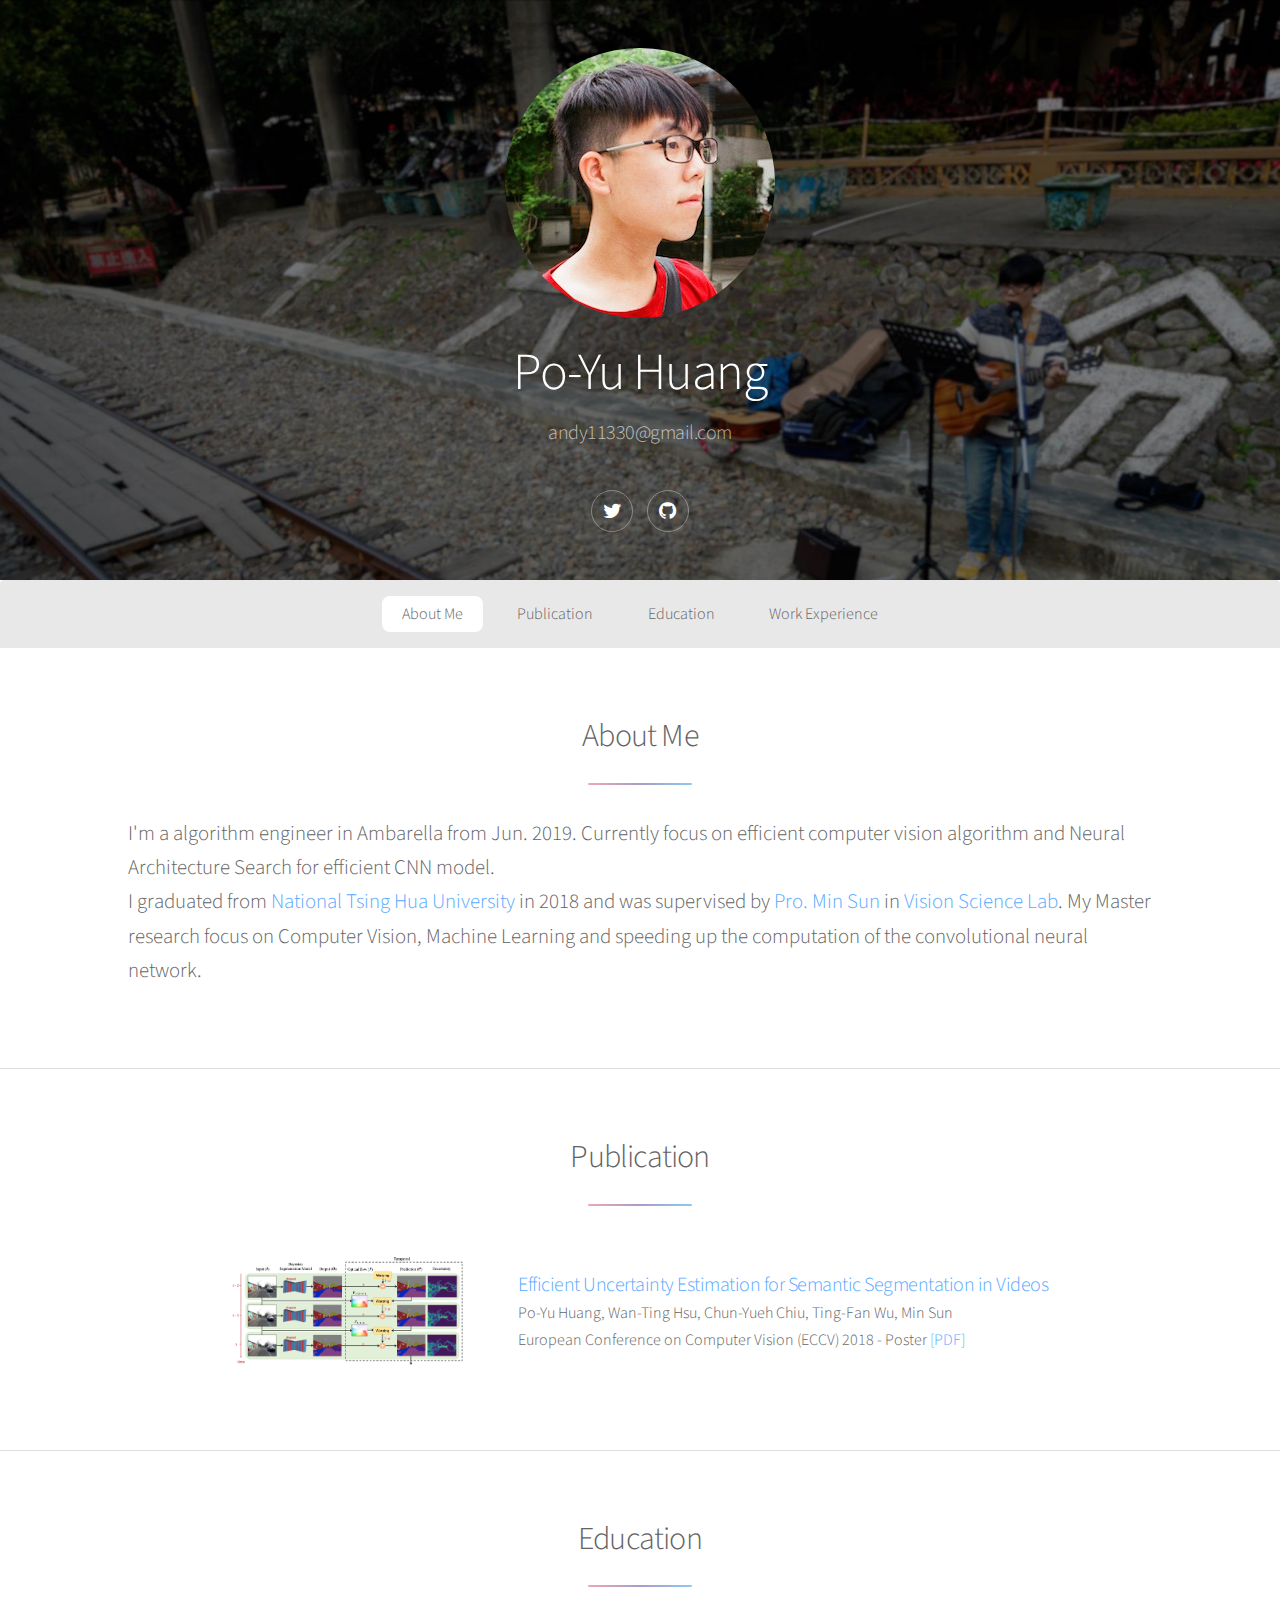
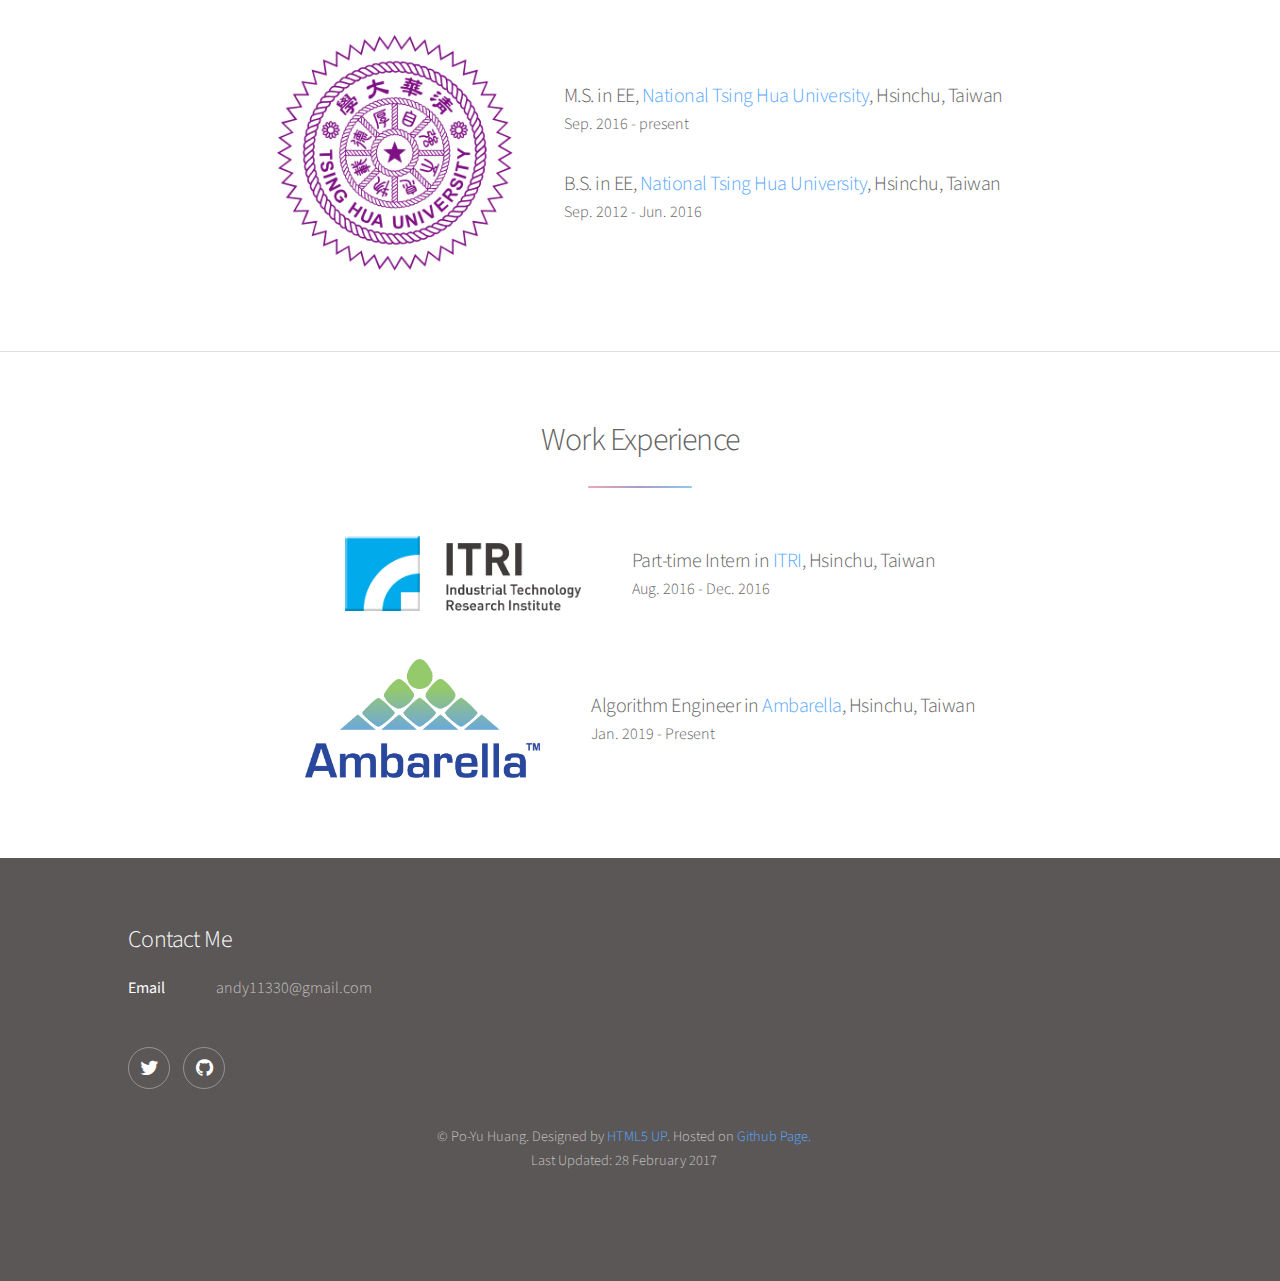
==== commit ca30ffc5: "Update to 2020/03/24" ====
--- a/index.html
+++ b/index.html
@@ -38,7 +38,7 @@
 					<nav id="nav">
 						<ul>
 							<li><a href="#intro" class="active">About Me</a></li>
-							<!--<li><a href="#publication">Publication</a></li>-->
+							<li><a href="#publication">Publication</a></li>
 							<li><a href="#first">Education</a></li>
 							<li><a href="#second">Work Experience</a></li>
 						</ul>
@@ -53,33 +53,33 @@
 									<header class="major">
 										<h2>About Me</h2>
 										<p class='align-left'>
-											I'm a graduate student at <a href="http://nthu-en.web.nthu.edu.tw">National Tsing Hua University</a> supervised by <a href="http://aliensunmin.github.io/">Pro. Min Sun</a> in <a href="http://aliensunmin.github.io/lab/info.html">Vision Science Lab</a>, majoring in Electrical Engineering.</br>
-											I'm studying in Computer Vision, Machine Learning and Reinforcement Learning. My recent research focus on speeding up the computation of the convolutional neural network. There is a repo <a href="https://github.com/andyhahaha/Convolutional-Neural-Network-Compression-Survey">Convolutional-Neural-Network-Compression-Paper</a> in my github about the paper list of compression field. Feel free to take a look! 
+											I'm a algorithm engineer in Ambarella from Jun. 2019. Currently focus on efficient computer vision algorithm and Neural Architecture Search for efficient CNN model. </br>
+											I graduated from <a href="http://nthu-en.web.nthu.edu.tw">National Tsing Hua University</a> in 2018 and was supervised by <a href="http://aliensunmin.github.io/">Pro. Min Sun</a> in <a href="http://aliensunmin.github.io/lab/info.html">Vision Science Lab</a>. My Master research focus on Computer Vision, Machine Learning and speeding up the computation of the convolutional neural network.
 										</p>
 									</header>
 								</div>
 							</section>
 
 						<!-- project -->
-						<!--
+						
 							<section id="publication" class="main special">
 								<header class="major">
 									<h2>Publication</h2>
 								</header>
 								<ul class="features">
 									<li id="NTHU_logo">
-										<a href="https://drive.google.com/file/d/0B8EcGMvvvDXANkJvbGNPMGFMbkk/view"><img src="images/paper1.png" alt="" /></a>
+										<a href="https://arxiv.org/pdf/1807.11037.pdf"><img src="images/paper.png" alt="" /></a>
 									</li>
 									<li>
-										<h3 class='align-left'><a href="https://drive.google.com/file/d/0B8EcGMvvvDXANkJvbGNPMGFMbkk/view">Video Captioning via Sentence Augmentation and Spatio-Temporal Attention</a></h3>
+										<h3 class='align-left'><a href="https://drive.google.com/file/d/0B8EcGMvvvDXANkJvbGNPMGFMbkk/view">Efficient Uncertainty Estimation for Semantic Segmentation in Videos</a></h3>
 										<p class='align-left'>
-											Tseng-Hung Chen, Kuo-Hao Zeng, Wan-Ting Hsu, Min Sun </br>
-											Asian Conference on Computer Vision (ACCV) 2016 - Workshop on Assistive Vision <a href="https://drive.google.com/file/d/0B8EcGMvvvDXANkJvbGNPMGFMbkk/view">[PDF]</a>
+											Po-Yu Huang, Wan-Ting Hsu, Chun-Yueh Chiu, Ting-Fan Wu, Min Sun</br>
+											European Conference on Computer Vision (ECCV) 2018 - Poster <a href="https://arxiv.org/pdf/1807.11037.pdf">[PDF]</a>
 										</p>
 									</li>
 								</ul>
 							</section>
-						-->
+						
 						<!-- First Section -->
 							<section id="first" class="main special">
 								<header class="major">
@@ -110,6 +110,15 @@
 									<li>
 										<h3 class='align-left'>Part-time Intern in <a href="https://www.itri.org.tw/eng/">ITRI</a>,  Hsinchu,  Taiwan</h3>
 										<p class='align-left'>Aug. 2016 - Dec. 2016</p>
+									</li>
+								</ul>
+								<ul class="features">
+									<li id="NTHU_logo">
+										<img src="images/Ambarella.jpg" alt="" />
+									</li>
+									<li>
+										<h3 class='align-left'>Algorithm Engineer in <a href="https://www.ambarella.com/">Ambarella</a>,  Hsinchu,  Taiwan</h3>
+										<p class='align-left'>Jan. 2019 - Present</p>
 									</li>
 								</ul>
 							</section>
@@ -157,4 +166,4 @@
 			<script src="assets/js/main.js"></script>
 
 	</body>
-</html>+</html>
